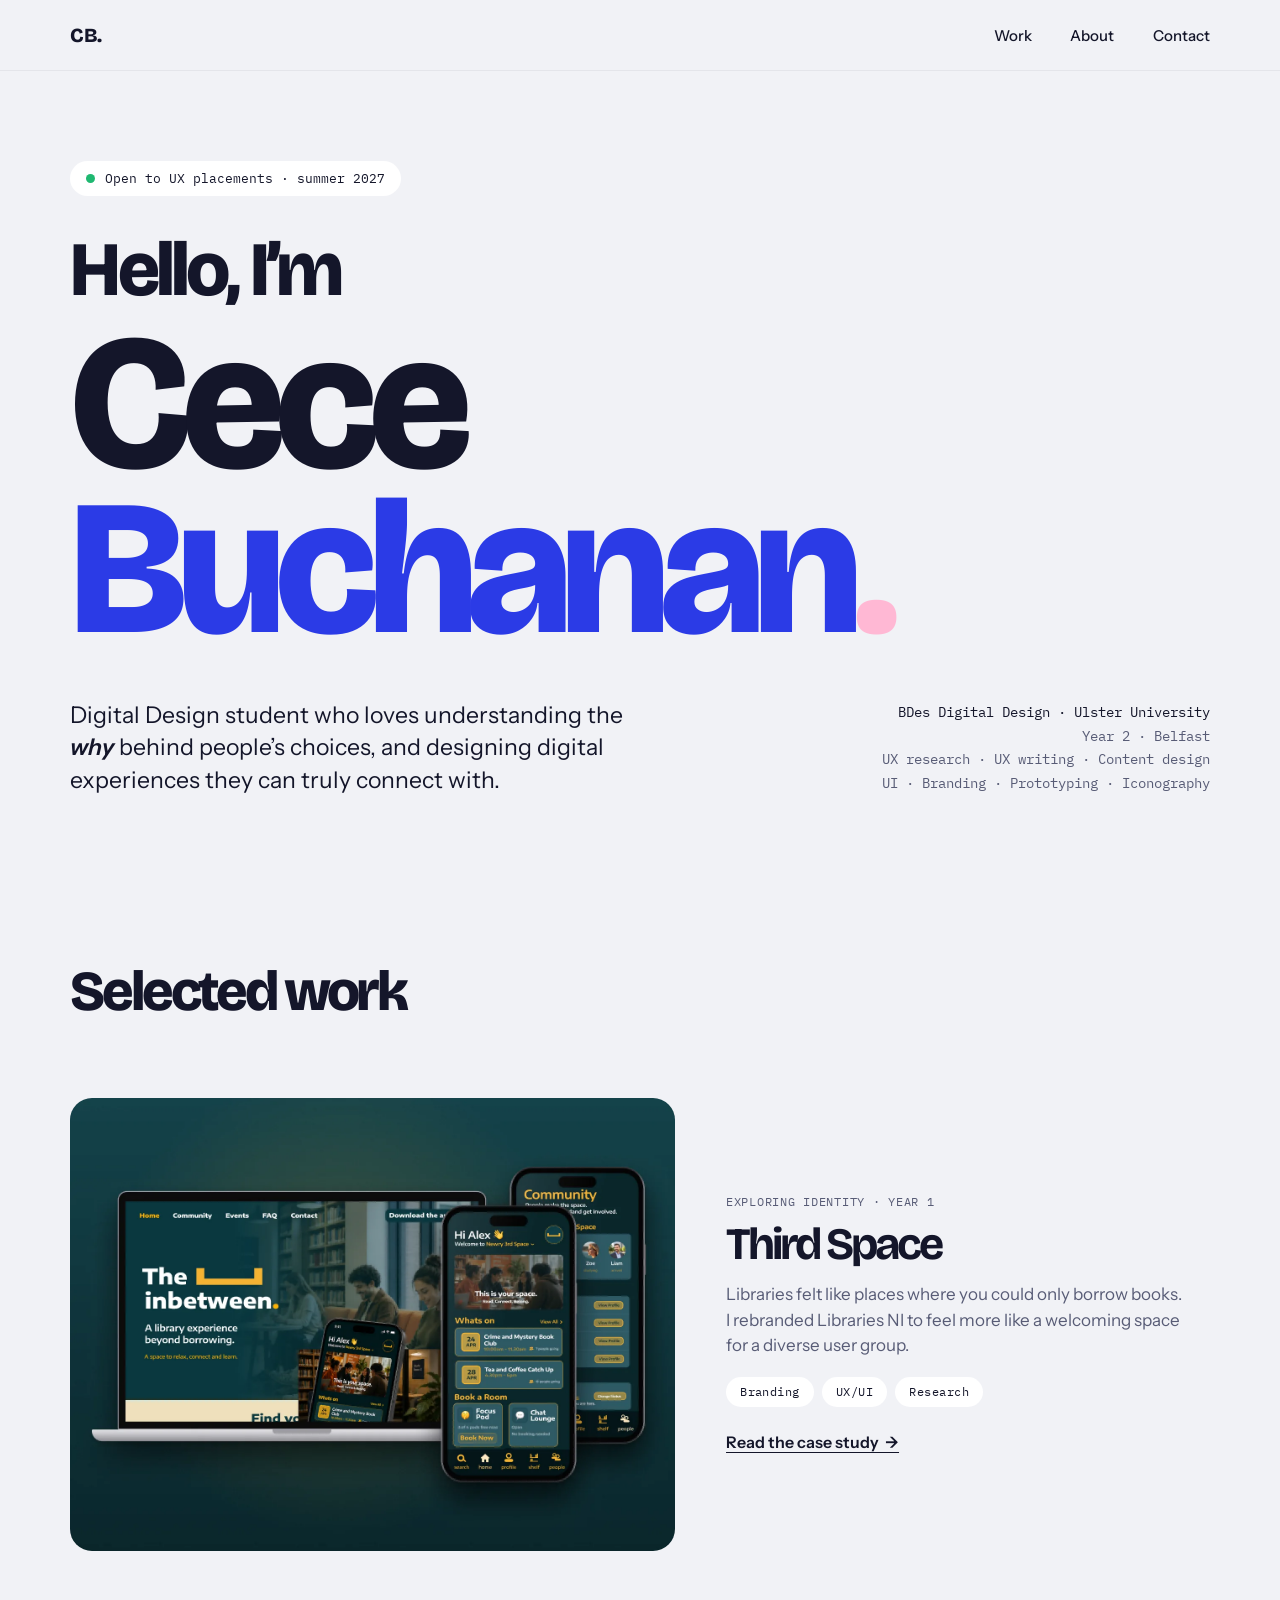
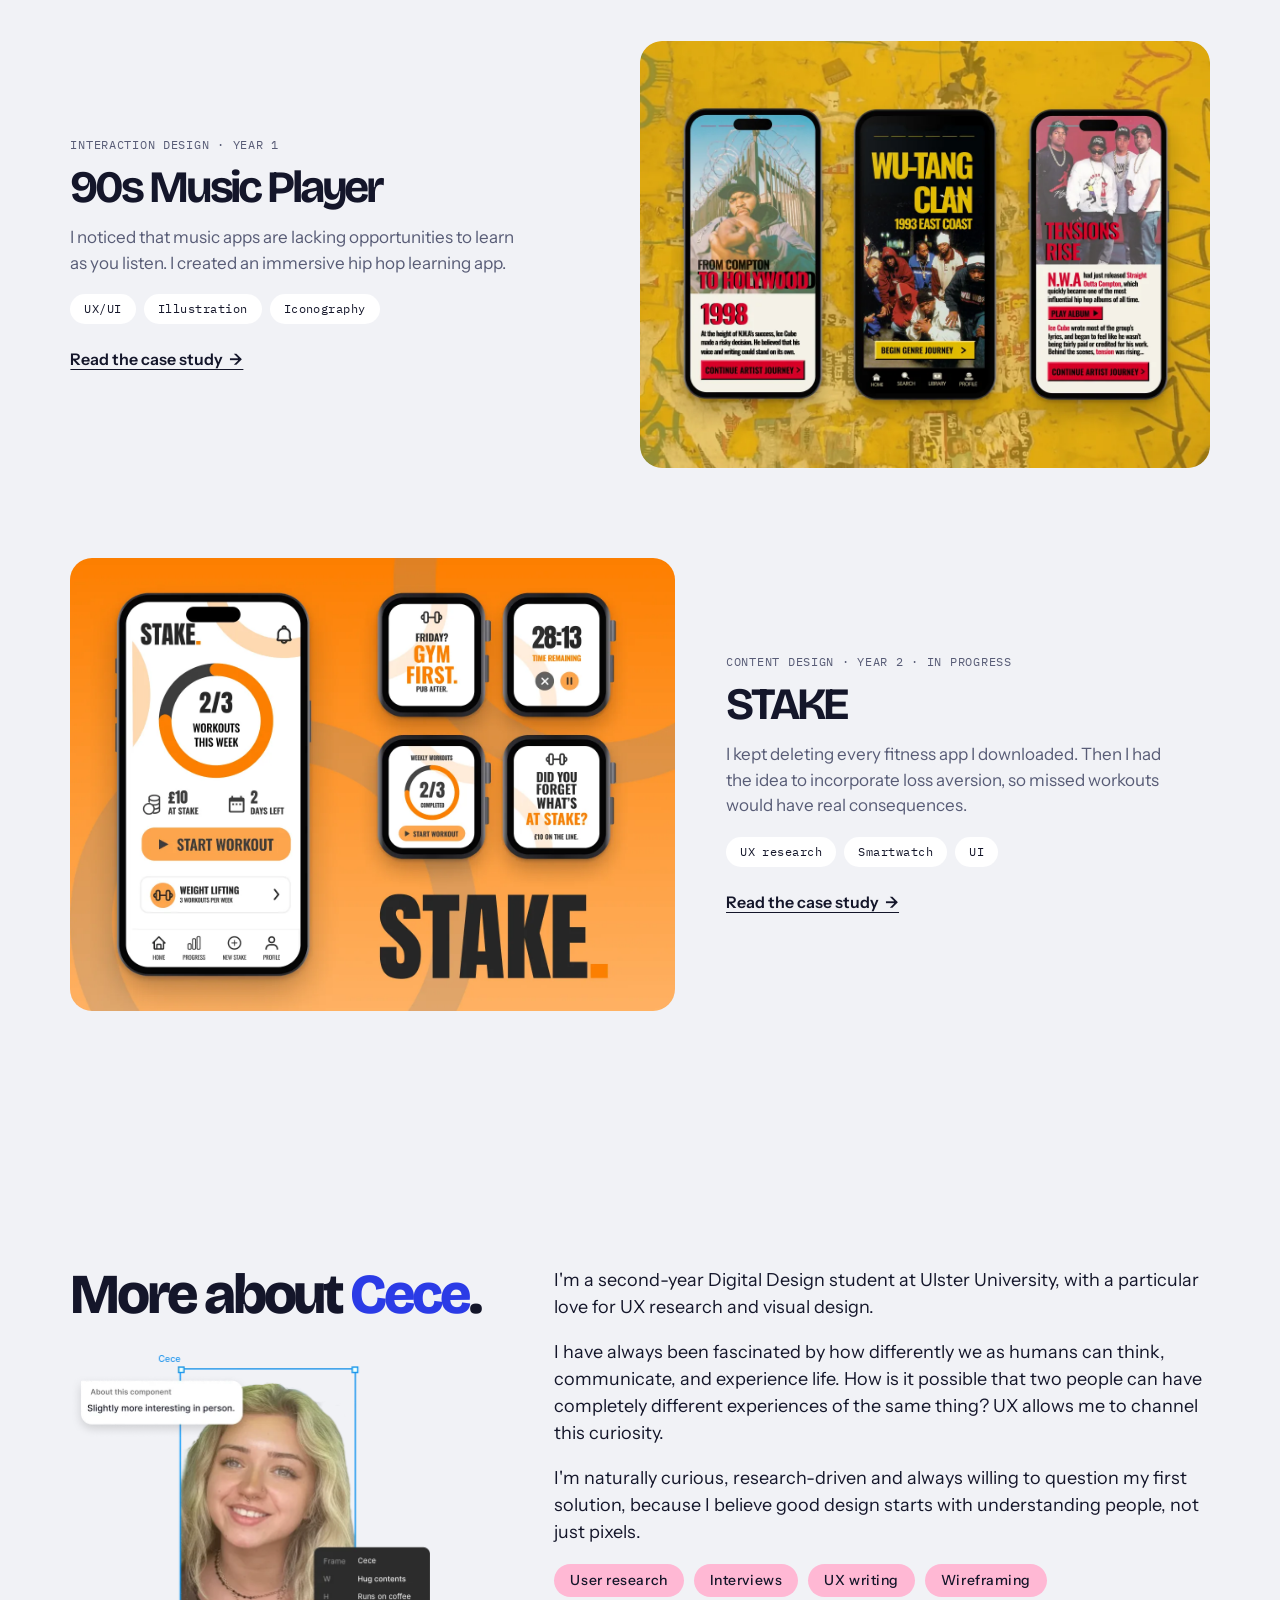
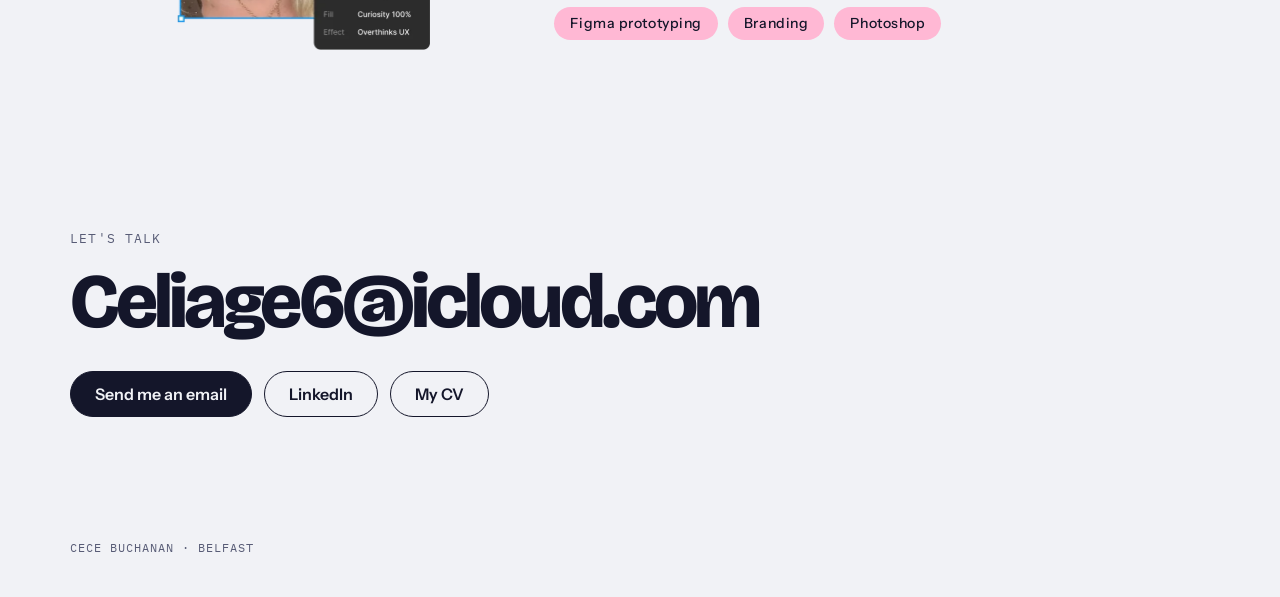
==== index.html @ 7357669c "Add portfolio site with Kyle's feedback Co-Authored-By: Claude Opus 5.5 <noreply@anthropic.com> Clau" ====
<!doctype html>
<html lang="en">
<head>
<meta charset="utf-8">
<meta name="viewport" content="width=device-width, initial-scale=1">
<title>Cece Buchanan – UX Portfolio</title>
<meta name="description" content="Cece Buchanan, Digital Design student at Ulster University. UX research, UX writing, UI and branding.">
<link rel="preconnect" href="https://fonts.googleapis.com">
<link rel="preconnect" href="https://fonts.gstatic.com" crossorigin>
<link href="https://fonts.googleapis.com/css2?family=Bricolage+Grotesque:opsz,wght@12..96,700;12..96,800&family=IBM+Plex+Mono&family=Instrument+Sans:ital,wght@0,400;0,500;0,600;0,700;1,600&display=swap" rel="stylesheet">
<link rel="stylesheet" href="styles.css">
</head>
<body>
<nav class="nav"><div class="wrap">
  <a class="logo" href="index.html">CB.</a>
  <ul><li><a href="#work">Work</a></li><li><a href="#about">About</a></li><li><a href="#contact">Contact</a></li></ul>
</div></nav>

<header class="hero-home"><div class="wrap">
  <span class="pill"><i></i>Open to UX placements · summer 2027</span>
  <p class="greet" aria-label="Hi, I'm"><span class="hi" data-words="Hi|Hello|What's the craic|What's up|Sup|What's happening">Hi</span>, I’m</p>
  <h1 class="name">Cece<br><span class="b">Buchanan</span><span class="p">.</span></h1>
  <div class="hero-foot">
    <p class="intro">Digital Design student who loves understanding the <em>why</em> behind people’s choices, and designing digital experiences they can truly connect with.</p>
    <p class="facts"><span>BDes Digital Design · Ulster University</span><span>Year 2 · Belfast</span><span>UX research · UX writing · Content design</span><span>UI · Branding · Prototyping · Iconography</span></p>
  </div>
</div></header>

<section class="work" id="work"><div class="wrap">
  <h2>Selected work</h2>

  <a class="project" href="third-space.html">
    <div class="p-img"><img src="images/home-third-space.webp" alt="Third Space library app shown on three phones" width="1440" height="1080"><span class="view">View case study →</span></div>
    <div>
      <p class="p-meta">Exploring Identity · Year 1</p>
      <h3 class="p-title">Third Space</h3>
      <p class="p-text">Libraries felt like places where you could only borrow books. I rebranded Libraries NI to feel more like a welcoming space for a diverse user group.</p>
      <div class="tags"><span class="tag">Branding</span><span class="tag">UX/UI</span><span class="tag">Research</span></div>
      <span class="read">Read the case study &nbsp;→</span>
    </div>
  </a>

  <a class="project flip" href="90s-music-player.html">
    <div class="p-img"><img src="images/home-90s.webp" alt="90s Music Player app screens" width="1200" height="900"><span class="view">View case study →</span></div>
    <div>
      <p class="p-meta">Interaction Design · Year 1</p>
      <h3 class="p-title">90s Music Player</h3>
      <p class="p-text">I noticed that music apps are lacking opportunities to learn as you listen. I created an immersive hip hop learning app.</p>
      <div class="tags"><span class="tag">UX/UI</span><span class="tag">Illustration</span><span class="tag">Iconography</span></div>
      <span class="read">Read the case study &nbsp;→</span>
    </div>
  </a>

  <a class="project" href="stake.html">
    <div class="p-img"><img src="images/home-stake.webp" alt="STAKE phone and smartwatch screens" width="1440" height="1080"><span class="view">View case study →</span></div>
    <div>
      <p class="p-meta">Content Design · Year 2 · In progress</p>
      <h3 class="p-title">STAKE</h3>
      <p class="p-text">I kept deleting every fitness app I downloaded. Then I had the idea to incorporate loss aversion, so missed workouts would have real consequences.</p>
      <div class="tags"><span class="tag">UX research</span><span class="tag">Smartwatch</span><span class="tag">UI</span></div>
      <span class="read">Read the case study &nbsp;→</span>
    </div>
  </a>
</div></section>

<section class="about" id="about"><div class="wrap">
  <div>
    <h2>More about <span>Cece</span>.</h2>
    <img class="photo" src="images/about-photo.webp" alt="Photo of Cece styled as a selected Figma component" width="722" height="598">
  </div>
  <div class="about-copy">
    <p>I'm a second-year Digital Design student at Ulster University, with a particular love for UX research and visual design.</p>
    <p>I have always been fascinated by how differently we as humans can think, communicate, and experience life. How is it possible that two people can have completely different experiences of the same thing? UX allows me to channel this curiosity.</p>
    <p>I'm naturally curious, research-driven and always willing to question my first solution, because I believe good design starts with understanding people, not just pixels.</p>
    <div class="skills"><span>User research</span><span>Interviews</span><span>UX writing</span><span>Wireframing</span><span>Figma prototyping</span><span>Branding</span><span>Photoshop</span></div>
  </div>
</div></section>

<section class="contact" id="contact"><div class="wrap">
  <span class="label">Let's talk</span>
  <a class="email" href="mailto:celiage6@icloud.com">Celiage6@icloud.com</a>
  <div class="btns">
    <a class="btn dark" href="mailto:celiage6@icloud.com">Send me an email</a>
    <a class="btn" href="https://www.linkedin.com/in/celia-buchanan-0b344717a/" target="_blank" rel="noopener">LinkedIn</a>
    <a class="btn" href="cv.pdf" target="_blank" rel="noopener">My CV</a>
  </div>
</div></section>

<footer><div class="wrap"><span>CECE BUCHANAN · BELFAST</span></div></footer>
<script src="script.js"></script>
</body>
</html>
---- styles.css ----
:root{
  --ink:#14162a; --muted:#585c76; --bg:#f1f2f6; --blue:#2b3be6; --pink:#ffb8d4; --line:#d9dbe5; --white:#fff;
  --pad:clamp(20px,5.5vw,80px); --max:1280px;
  --display:'Bricolage Grotesque',system-ui,sans-serif;
  --body:'Instrument Sans',system-ui,sans-serif;
  --mono:'IBM Plex Mono',ui-monospace,monospace;
}
*{box-sizing:border-box;margin:0;padding:0}
html{scroll-behavior:smooth;-webkit-text-size-adjust:100%}
body{background:var(--bg);color:var(--ink);font-family:var(--body);font-size:18px;line-height:1.5;overflow-x:hidden;-webkit-font-smoothing:antialiased}
img{display:block;max-width:100%;height:auto}
a{color:inherit}
.wrap{width:100%;max-width:calc(var(--max) + 2*var(--pad));margin:0 auto;padding:0 var(--pad)}
.mono{font-family:var(--mono);font-size:13px;letter-spacing:.06em;text-transform:uppercase}
.label{font-family:var(--mono);font-size:13px;letter-spacing:.06em;text-transform:uppercase;margin-bottom:14px;display:block}
.h-section{font-family:var(--display);font-weight:800;font-size:clamp(34px,4.2vw,56px);line-height:1.05;letter-spacing:-.03em}
section{position:relative}

/* nav */
.nav{position:sticky;top:0;z-index:50;background:rgba(241,242,246,.92);backdrop-filter:blur(10px);-webkit-backdrop-filter:blur(10px);border-bottom:1px solid rgba(20,22,42,.06)}
.nav .wrap{display:flex;align-items:center;justify-content:space-between;height:70px}
.logo{font-family:var(--display);font-weight:800;font-size:20px;letter-spacing:-.04em;text-decoration:none}
.nav ul{display:flex;gap:clamp(18px,3vw,40px);list-style:none}
.nav ul a{font-weight:500;font-size:15px;text-decoration:none}
.nav ul a:hover,.logo:hover{color:var(--blue)}

/* home hero */
.hero-home{padding:clamp(40px,7vw,96px) 0 clamp(48px,6vw,80px)}
.pill{display:inline-flex;align-items:center;gap:10px;background:#fff;border-radius:999px;padding:8px 16px;font-family:var(--mono);font-size:13px}
.pill i{width:9px;height:9px;border-radius:50%;background:#1fb871;display:block}
.greet{font-family:var(--display);font-weight:800;font-size:clamp(36px,6vw,88px);line-height:1;letter-spacing:-.05em;margin:clamp(20px,3vw,36px) 0 0;min-height:1em}
.greet .hi{display:inline-block;transition:opacity .25s,transform .25s}
.greet .hi.out{opacity:0;transform:translateY(-12px)}
.name{font-family:var(--display);font-weight:800;font-size:clamp(68px,15vw,216px);line-height:.86;letter-spacing:-.05em;margin:clamp(6px,1vw,12px) 0 clamp(28px,4vw,48px)}
.name .b{color:var(--blue)} .name .p{color:var(--pink)}
.hero-foot{display:flex;justify-content:space-between;align-items:flex-end;gap:32px;flex-wrap:wrap}
.intro{font-size:clamp(19px,1.8vw,24px);line-height:1.4;max-width:560px}
.intro em{font-weight:600}
.facts{font-family:var(--mono);font-size:14px;text-align:right;line-height:1.7}
.facts span{display:block;color:var(--muted)} .facts span:first-child{color:var(--ink)}

/* work */
.work{padding:clamp(40px,6vw,80px) 0}
.work h2{font-family:var(--display);font-weight:800;font-size:clamp(40px,4.4vw,64px);letter-spacing:-.06em;margin-bottom:clamp(32px,5vw,64px)}
.project{display:grid;grid-template-columns:1.25fr 1fr;gap:clamp(28px,4vw,56px);align-items:center;margin-bottom:clamp(56px,7vw,96px);text-decoration:none}
.project.flip{grid-template-columns:1fr 1.1fr}
.project.flip .p-img{order:2}
.p-img{border-radius:22px;overflow:hidden;transition:transform .35s ease;position:relative;cursor:pointer}
.p-img img{transition:transform .5s ease}
.project:hover .p-img{transform:translateY(-6px)}
.project:hover .p-img img{transform:scale(1.03)}
.p-img .view{position:absolute;right:18px;bottom:18px;background:var(--ink);color:#fff;border-radius:999px;padding:10px 18px;font-weight:600;font-size:15px;opacity:0;transform:translateY(8px);transition:opacity .25s,transform .25s}
.project:hover .p-img .view,.project:focus-visible .p-img .view{opacity:1;transform:none}
@media (hover:none){.p-img .view{opacity:1;transform:none}}
.p-meta{font-family:var(--mono);font-size:12px;letter-spacing:.06em;color:var(--muted);text-transform:uppercase;margin-bottom:10px}
.p-title{font-family:var(--display);font-weight:700;font-size:clamp(34px,3.5vw,50px);letter-spacing:-.07em;line-height:1.05;margin-bottom:14px}
.p-text{color:var(--muted);font-size:17px;max-width:460px;margin-bottom:18px}
.tags{display:flex;flex-wrap:wrap;gap:8px;margin-bottom:22px}
.tag{font-family:var(--mono);font-size:12px;letter-spacing:.04em;background:#fff;border-radius:999px;padding:6px 14px}
.read{font-weight:600;font-size:16px;text-decoration:underline;text-underline-offset:4px}
.project:hover .read{color:var(--blue)}

/* about */
.about{padding:clamp(56px,7vw,96px) 0}
.about .wrap{display:grid;grid-template-columns:420px 1fr;gap:clamp(32px,5vw,72px);align-items:start}
.about h2{font-family:var(--display);font-weight:800;font-size:clamp(44px,4.4vw,64px);letter-spacing:-.06em;line-height:1;margin-bottom:28px}
.about h2 span{color:var(--blue)}
.about .photo{max-width:360px}
.about-copy p{font-size:18px;margin-bottom:18px;max-width:720px}
.skills{display:flex;flex-wrap:wrap;gap:10px;margin-top:10px}
.skills span{background:var(--pink);border-radius:999px;padding:6px 16px;font-weight:500;font-size:14px;letter-spacing:.04em}

/* contact */
.contact{padding:clamp(56px,7vw,96px) 0}
.contact .label{color:var(--muted);letter-spacing:.08em}
.email{display:block;font-family:var(--display);font-weight:800;font-size:clamp(34px,6vw,84px);letter-spacing:-.05em;line-height:1.05;text-decoration:none;margin:6px 0 28px;word-break:break-word}
.email:hover{color:var(--blue)}
.btns{display:flex;gap:12px;flex-wrap:wrap}
.btn{display:inline-flex;align-items:center;height:46px;padding:0 24px;border-radius:999px;font-weight:600;font-size:16px;text-decoration:none;border:1.5px solid var(--ink)}
.btn.dark{background:var(--ink);color:var(--bg)}
.btn:hover{background:var(--blue);border-color:var(--blue);color:#fff}

footer{padding:32px 0 40px}
footer .wrap{font-family:var(--mono);font-size:12px;letter-spacing:.08em;color:var(--muted);display:flex;justify-content:space-between;gap:16px;flex-wrap:wrap}
footer a{text-decoration:none} footer a:hover{color:var(--blue)}

/* ===== case study ===== */
.cs-hero{padding:clamp(48px,6vw,92px) 0 clamp(48px,6vw,80px);overflow:hidden}
.cs-hero .wrap{display:grid;grid-template-columns:minmax(0,1fr) minmax(0,1.15fr);gap:clamp(24px,4vw,56px);align-items:center}
.cs-hero .label{margin-bottom:24px}
.cs-hero h1{font-family:var(--display);font-weight:800;line-height:1;letter-spacing:-.035em;margin-bottom:22px}
.cs-hero .sub{font-family:var(--display);font-weight:700;font-size:clamp(24px,2.4vw,34px);line-height:1.2;letter-spacing:-.02em;margin-bottom:18px;max-width:520px}
.cs-hero .lead{font-size:clamp(17px,1.4vw,20px);max-width:490px;opacity:.95}
.cs-hero .hero-img{justify-self:end;width:100%;max-width:880px}

.context{padding:clamp(48px,6vw,88px) 0}
.context .grid{display:grid;grid-template-columns:repeat(5,minmax(0,170px));gap:24px 18px}
.fact{border-top:2px solid var(--ink);padding-top:14px}
.fact .mono{color:var(--muted);display:block;margin-bottom:6px}
.fact b{font-weight:500;font-size:17px;display:block;line-height:1.35}

.problem{padding:clamp(24px,3vw,40px) 0 clamp(56px,6vw,80px)}
.problem .grid{display:grid;grid-template-columns:minmax(0,1fr) minmax(0,1fr);gap:clamp(32px,5vw,96px);align-items:start}
.problem h2{margin-bottom:24px}
.problem p{font-size:19px;max-width:560px}
.card{border-radius:28px;padding:clamp(28px,3.5vw,48px)}
.stat-big{font-family:var(--display);font-weight:800;font-size:clamp(88px,10vw,140px);line-height:.9;letter-spacing:-.04em;margin-bottom:16px}
.hmw-text{font-family:var(--display);font-weight:700;font-size:clamp(26px,3vw,44px);line-height:1.12;letter-spacing:-.02em}
.hmw-wide{margin-top:clamp(36px,5vw,64px)}

.did{padding:clamp(40px,5vw,72px) 0}
.did h2{margin-bottom:clamp(28px,4vw,48px);max-width:1000px}
.stats{display:grid;grid-template-columns:repeat(5,1fr);gap:16px;margin-bottom:clamp(36px,4vw,56px)}
.stat{border-radius:22px;padding:22px;border:1.5px solid;min-height:136px;display:flex;flex-direction:column;justify-content:space-between}
.stat b{font-family:var(--display);font-weight:800;font-size:clamp(40px,4vw,60px);line-height:1}
.stat span{font-weight:500;font-size:16px}

/* process tabs */
.process{display:grid;grid-template-columns:360px 1fr;gap:32px}
.tabs{display:flex;flex-direction:column;gap:12px}
.tab{display:flex;align-items:center;gap:22px;background:#fff;border:1.5px solid var(--line);border-radius:20px;height:92px;padding:0 28px;font-family:var(--display);cursor:pointer;text-align:left;color:var(--ink);transition:background .2s,transform .2s}
.tab:hover{transform:translateX(4px)}
.tab .n{font-weight:800;font-size:30px;color:#b4b7c9;width:40px}
.tab .t{font-weight:700;font-size:22px;flex:1}
.tab .arr{font-family:var(--body);font-weight:700;font-size:24px;opacity:0}
.tab[aria-selected="true"]{background:var(--tab-active);border-color:var(--tab-active);color:var(--tab-active-text)}
.tab[aria-selected="true"] .n,.tab[aria-selected="true"] .arr{color:var(--accent);opacity:1}
.panel{background:#fff;border-radius:28px;padding:clamp(28px,3.5vw,48px)}
.panel h3{font-family:var(--display);font-weight:800;font-size:clamp(26px,2.8vw,40px);letter-spacing:-.02em;line-height:1.1;margin-bottom:24px;color:var(--panel-title,var(--ink))}
.panel ul{list-style:none;display:flex;flex-direction:column;gap:16px}
.panel li{display:flex;gap:18px;font-size:18px;line-height:1.45}
.panel li::before{content:'✓';flex:0 0 30px;height:30px;border-radius:50%;background:var(--accent);color:var(--tab-active);display:flex;align-items:center;justify-content:center;font-weight:700;font-size:15px}
.panel[hidden]{display:none}
.mixtape{margin-top:clamp(36px,4vw,56px)}

/* carousel */
.app{padding:clamp(56px,7vw,96px) 0;color:var(--app-text)}
.app .h-section{margin-bottom:clamp(24px,4vw,48px)}
.carousel{display:grid;grid-template-columns:minmax(0,440px) minmax(0,1fr);gap:clamp(24px,4vw,64px);align-items:center;min-height:620px}
.c-text .mono{color:var(--accent);display:block;margin-bottom:18px}
.c-text h3{font-family:var(--display);font-weight:800;font-size:clamp(32px,3.4vw,48px);line-height:1.05;letter-spacing:-.02em;margin-bottom:22px}
.c-text p{font-size:19px;opacity:.95;min-height:120px}
.c-ctrl{display:flex;align-items:center;gap:16px;margin-top:40px}
.c-btn{width:68px;height:68px;border-radius:50%;border:0;background:var(--accent);color:var(--app-bg);font-size:26px;font-weight:700;cursor:pointer;transition:transform .15s,filter .15s}
.c-btn:hover{transform:scale(1.06)} .c-btn:active{transform:scale(.96)}
.c-btn.next{filter:brightness(.88)}
.dots{display:flex;gap:8px;margin-left:28px;align-items:center}
.dot{width:10px;height:10px;border-radius:999px;border:0;background:var(--app-text);opacity:.35;cursor:pointer;transition:width .25s,opacity .25s,background .25s;padding:0}
.dot.on{width:28px;background:var(--accent);opacity:1}
.c-stage{position:relative;display:grid;place-items:center;touch-action:pan-y}
.c-stage img{grid-area:1/1;width:100%;max-width:680px;opacity:0;transform:translateX(24px);transition:opacity .45s ease,transform .45s ease;pointer-events:none}
.c-stage img.on{opacity:1;transform:none}
.fade{transition:opacity .25s} .fade.out{opacity:0}

/* landing page */
.landing{padding:clamp(56px,7vw,96px) 0}
.landing .top{display:grid;grid-template-columns:1fr 1fr;gap:clamp(24px,4vw,64px);align-items:start;margin-bottom:clamp(32px,4vw,56px)}
.landing .top p{font-size:19px;max-width:470px;padding-top:8px}
.lp{display:grid;grid-template-columns:minmax(0,1fr) 180px;gap:40px;align-items:start}
.browser{background:#fff;border-radius:22px;overflow:hidden;box-shadow:0 30px 60px -30px rgba(20,22,42,.35)}
.bar{height:56px;display:flex;align-items:center;gap:9px;padding:0 22px;position:relative}
.bar i{width:13px;height:13px;border-radius:50%;background:#e2e3ea;display:block}
.bar .url{position:absolute;left:50%;transform:translateX(-50%);background:var(--bg);border-radius:8px;height:30px;padding:0 18px;display:flex;align-items:center;font-family:var(--mono);font-size:12px;color:var(--muted);white-space:nowrap}
.viewport{height:min(644px,70vh);overflow-y:auto;background:#ecdab4;overscroll-behavior:contain}
.scroll-hint{font-family:var(--mono);font-size:12px;color:var(--muted);margin-top:12px}
.notes{display:flex;flex-direction:column;gap:40px;padding-top:80px}
.note b{font-family:var(--display);font-weight:800;font-size:28px;color:#f4b332;display:block}
.note .mono{display:block;margin:4px 0}
.note span:last-child{font-size:15px;color:var(--muted);line-height:1.4;display:block}

/* how I work */
.how{padding:clamp(48px,6vw,88px) 0}
.how h2{margin-bottom:clamp(28px,4vw,56px);max-width:820px}
.how .grid{display:grid;grid-template-columns:1fr 1fr;gap:16px}
.how .card{min-height:300px}
.how .num{font-family:var(--display);font-weight:800;font-size:22px;display:block;margin-bottom:12px}
.how h3{font-family:var(--display);font-weight:800;font-size:clamp(26px,2.5vw,36px);line-height:1.1;letter-spacing:-.02em;margin-bottom:16px}
.how p{font-size:18px}
.light{background:#fff;border:1.5px solid var(--line)}

/* moments (STAKE) */
.moments{padding:clamp(40px,5vw,72px) 0}
.moments .intro-p{font-size:19px;max-width:640px;margin:18px 0 clamp(32px,4vw,56px)}
.moments .grid{display:grid;grid-template-columns:repeat(3,1fr);gap:24px;align-items:stretch}
.moment{display:flex;flex-direction:column;gap:14px}
.moment .num{font-family:var(--display);font-weight:800;font-size:40px;line-height:1}
.moment h3{font-family:var(--display);font-weight:700;font-size:26px;line-height:1.15}
.moment p{font-size:18px;flex:1}
.toggle{position:relative;border:0;padding:0;background:none;cursor:pointer;border-radius:20px;overflow:hidden;width:100%;display:block;margin-top:8px}
.toggle img{width:100%;display:block}
.toggle img+img{position:absolute;inset:0;opacity:0;transition:opacity .35s}
.toggle.on img+img{opacity:1}
.toggle .tpill{position:absolute;top:14px;left:14px;background:#fff;color:var(--ink);border-radius:999px;padding:6px 12px;font-family:var(--mono);font-size:12px;letter-spacing:.06em;z-index:2}

/* outcome */
.outcome{padding:clamp(24px,3vw,40px) 0 clamp(48px,5vw,72px)}
.outcome .grid{display:grid;grid-template-columns:1fr 1fr;gap:24px}
.outcome .card{min-height:240px}
.outcome .mono{display:block;margin-bottom:14px}
.outcome p{font-size:19px}

/* next */
.next{padding:clamp(24px,3vw,40px) 0 clamp(48px,6vw,80px)}
.notion{display:flex;justify-content:space-between;align-items:center;gap:16px;border:1.5px solid var(--line);border-radius:18px;padding:26px 36px;margin-bottom:24px;flex-wrap:wrap}
.notion p{font-weight:500;font-size:19px}
.notion a{color:var(--blue);font-weight:600;font-size:17px;text-decoration:none;white-space:nowrap}
.notion a:hover{text-decoration:underline}
.next-card{display:flex;justify-content:space-between;align-items:center;border-radius:22px;padding:clamp(28px,3.5vw,44px) clamp(28px,3.5vw,44px);text-decoration:none;min-height:189px;transition:transform .3s}
.next-card:hover{transform:translateY(-4px)}
.next-card .mono{display:block;margin-bottom:6px}
.next-card b{font-family:var(--display);font-weight:800;font-size:clamp(36px,4.2vw,60px);letter-spacing:-.03em;line-height:1}
.next-card .arrow{font-family:var(--display);font-weight:800;font-size:clamp(36px,4.2vw,60px);transition:transform .3s}
.next-card:hover .arrow{transform:translateX(8px)}

/* ===== responsive ===== */
@media (max-width:1100px){
  .process{grid-template-columns:1fr}
  .tabs{flex-direction:row;overflow-x:auto;gap:8px;padding-bottom:4px;scrollbar-width:none}
  .tabs::-webkit-scrollbar{display:none}
  .tab{height:64px;flex:0 0 auto;padding:0 18px;gap:12px;border-radius:16px}
  .tab .n{font-size:22px;width:auto} .tab .t{font-size:17px} .tab .arr{display:none}
  .lp{grid-template-columns:1fr}
  .notes{flex-direction:row;padding-top:0;gap:24px;flex-wrap:wrap}
  .notes .note{flex:1 1 160px}
  .stats{grid-template-columns:repeat(3,1fr)}
}
@media (max-width:860px){
  body{font-size:17px}
  .nav .wrap{height:60px}
  .facts{text-align:left}
  .project,.project.flip{grid-template-columns:1fr;gap:22px;margin-bottom:56px}
  .project.flip .p-img{order:0}
  .about .wrap{grid-template-columns:1fr}
  .cs-hero .wrap{grid-template-columns:1fr}
  .cs-hero .hero-img{justify-self:center}
  .context .grid{grid-template-columns:repeat(2,minmax(0,1fr))}
  .problem .grid,.landing .top,.how .grid,.outcome .grid,.moments .grid{grid-template-columns:1fr}
  .carousel{grid-template-columns:1fr;min-height:0;gap:8px}
  .c-stage{order:-1}
  .c-text p{min-height:0}
  .c-ctrl{margin-top:28px}
  .c-btn{width:56px;height:56px;font-size:22px}
  .dots{margin-left:12px}
  .stats{grid-template-columns:repeat(2,1fr)}
  .stats .stat:last-child{grid-column:span 2}
  .stat{min-height:112px}
  .notion{padding:22px 24px}
  .how .card{min-height:0}
}

/* fixes */
.problem .hmw-text{font-family:var(--display);font-weight:700;font-size:clamp(26px,3vw,44px);line-height:1.12;letter-spacing:-.02em;max-width:none}
.c-btn{flex:none;padding:0;aspect-ratio:1/1;display:grid;place-items:center;line-height:1}
.app{overflow:hidden}
@media (prefers-reduced-motion:reduce){.greet .hi,.p-img,.p-img img,.p-img .view{transition:none}}
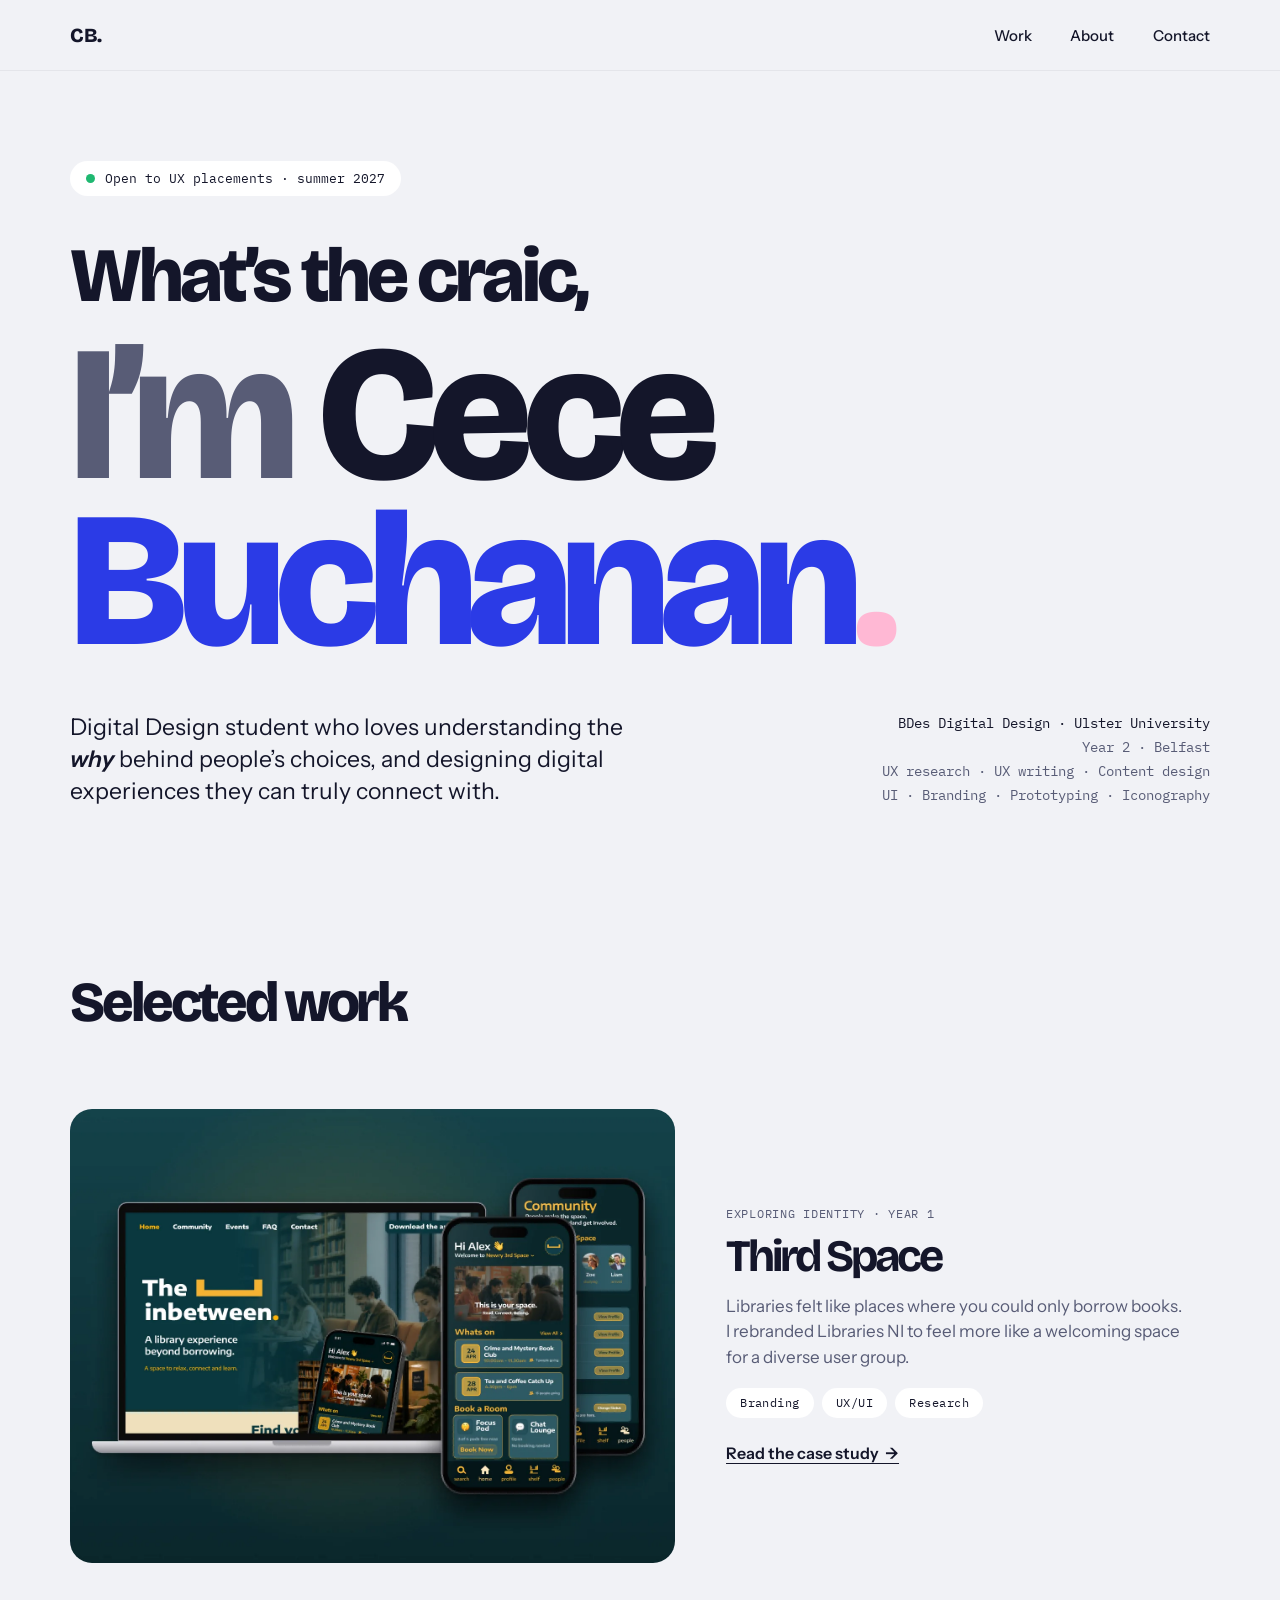
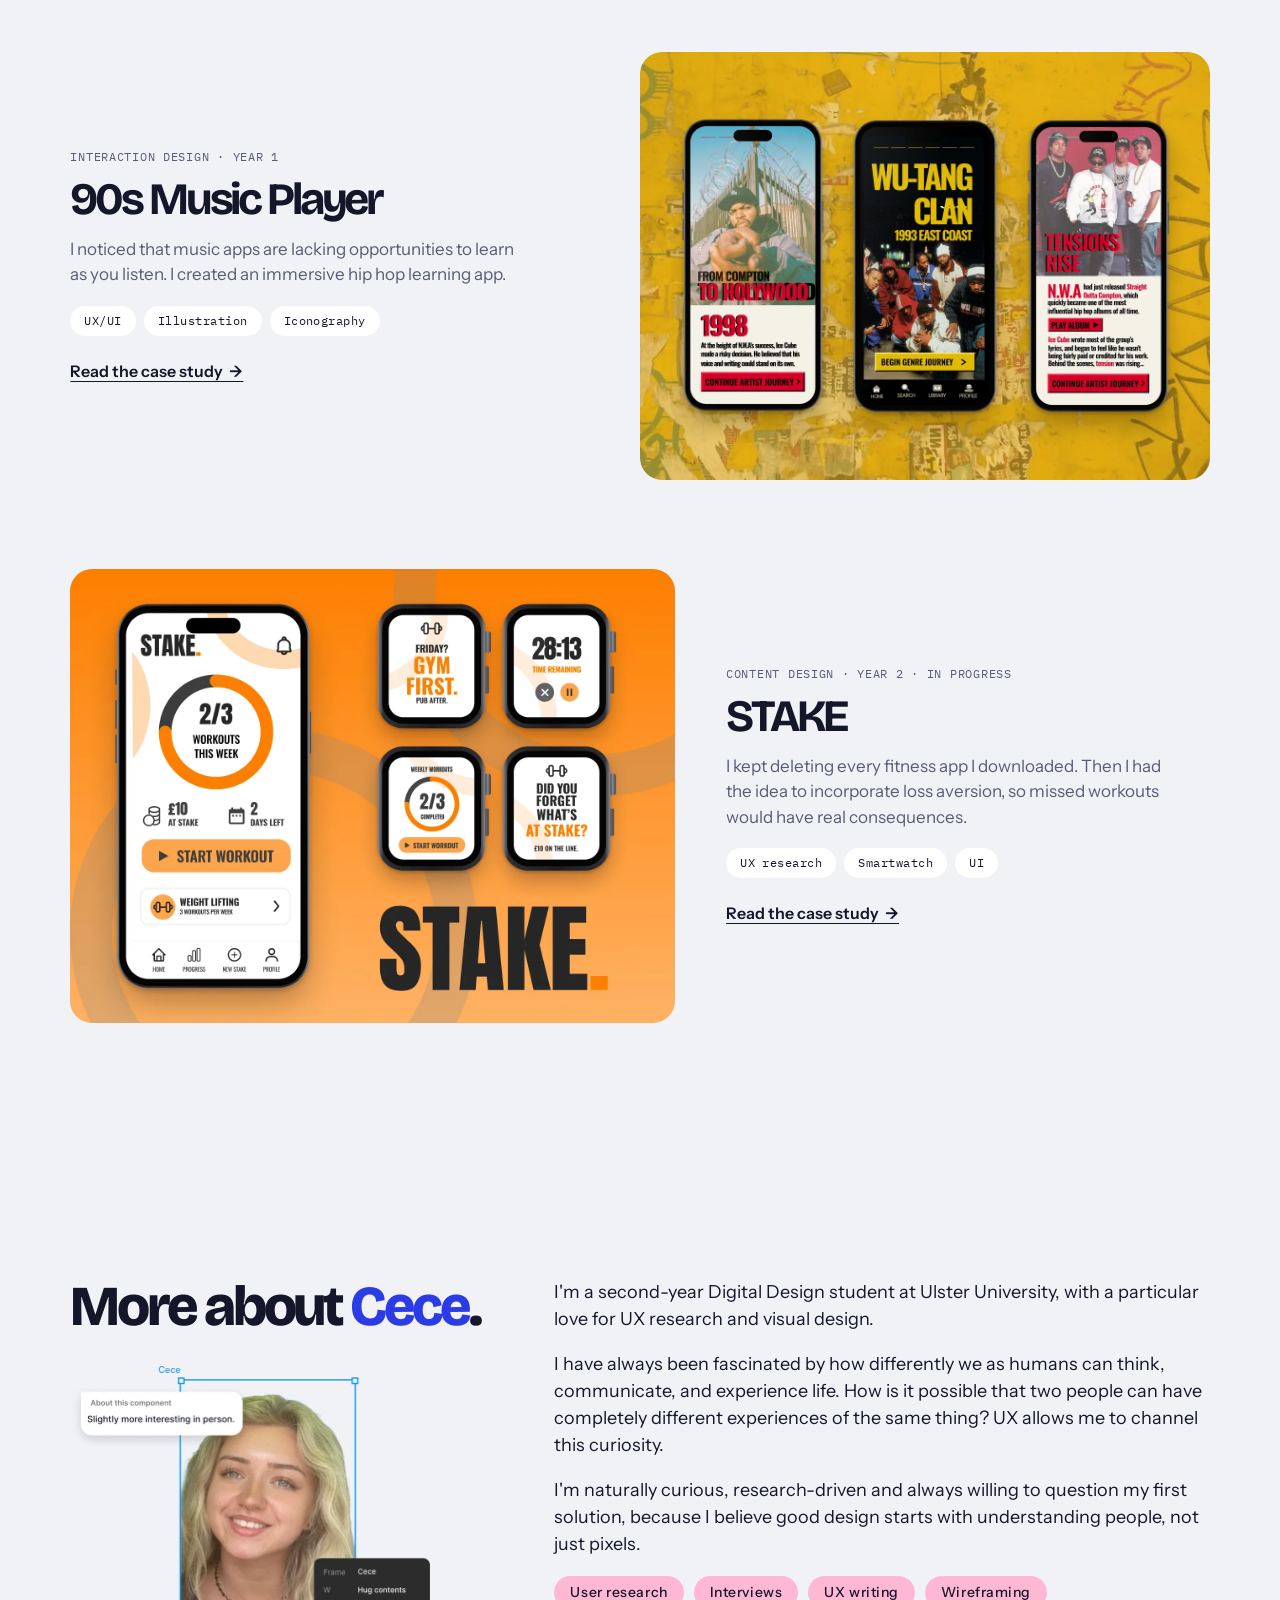
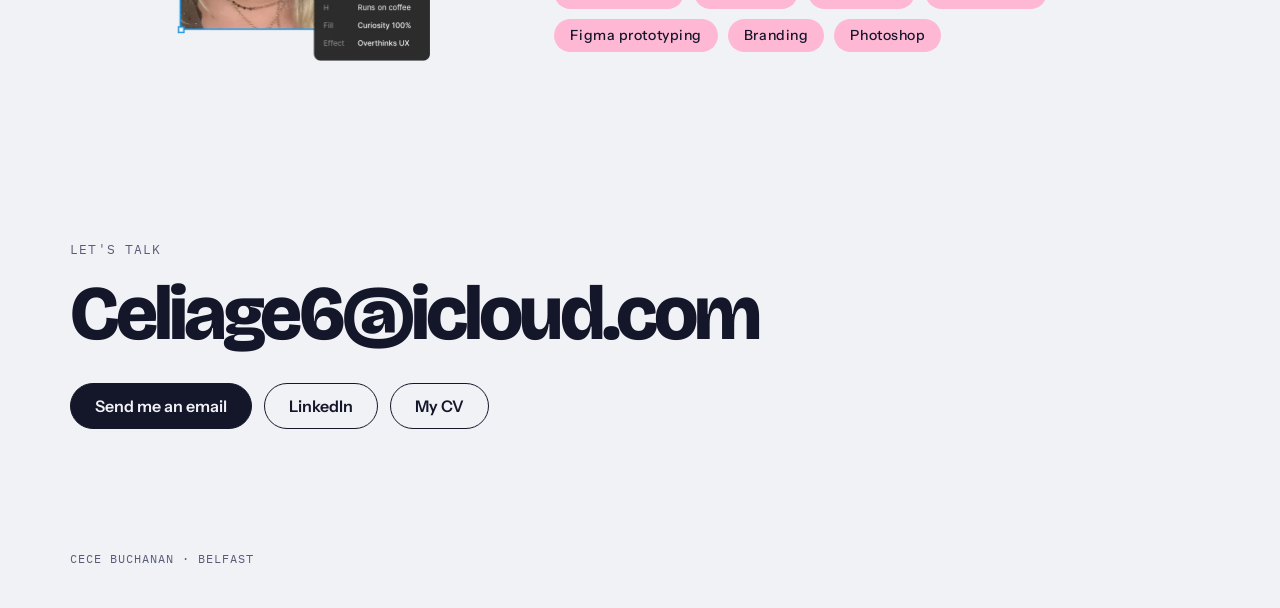
==== commit 6ed1f7a9: "Scrolling greeting ticker so I'm stays still Co-Authored-By: Claude Opus 5.5 <noreply@anthropic.com>" ====
--- a/index.html
+++ b/index.html
@@ -18,8 +18,8 @@
 
 <header class="hero-home"><div class="wrap">
   <span class="pill"><i></i>Open to UX placements · summer 2027</span>
-  <p class="greet" aria-label="Hi, I'm"><span class="hi" data-words="Hi|Hello|What's the craic|What's up|Sup|What's happening">Hi</span>, I’m</p>
-  <h1 class="name">Cece<br><span class="b">Buchanan</span><span class="p">.</span></h1>
+  <p class="greet"><span class="ticker" aria-hidden="true"><span class="ticker-list"><span>Hi,</span><span>Hello,</span><span>What’s the craic,</span><span>What’s up,</span><span>Sup,</span><span>What’s happening,</span><span>Hi,</span></span></span><span class="sr-only">Hi,</span></p>
+  <h1 class="name"><span class="im">I’m </span>Cece<br><span class="b">Buchanan</span><span class="p">.</span></h1>
   <div class="hero-foot">
     <p class="intro">Digital Design student who loves understanding the <em>why</em> behind people’s choices, and designing digital experiences they can truly connect with.</p>
     <p class="facts"><span>BDes Digital Design · Ulster University</span><span>Year 2 · Belfast</span><span>UX research · UX writing · Content design</span><span>UI · Branding · Prototyping · Iconography</span></p>
--- a/styles.css
+++ b/styles.css
@@ -29,8 +29,12 @@
 .pill{display:inline-flex;align-items:center;gap:10px;background:#fff;border-radius:999px;padding:8px 16px;font-family:var(--mono);font-size:13px}
 .pill i{width:9px;height:9px;border-radius:50%;background:#1fb871;display:block}
 .greet{font-family:var(--display);font-weight:800;font-size:clamp(36px,6vw,88px);line-height:1;letter-spacing:-.05em;margin:clamp(20px,3vw,36px) 0 0;min-height:1em}
-.greet .hi{display:inline-block;transition:opacity .25s,transform .25s}
-.greet .hi.out{opacity:0;transform:translateY(-12px)}
+.ticker{display:block;height:1.15em;line-height:1.15;overflow:hidden}
+.ticker-list{display:block;transition:transform .6s cubic-bezier(.65,0,.35,1)}
+.ticker-list span{display:block;height:1.15em}
+.ticker-list.no-anim{transition:none}
+.name .im{color:var(--muted)}
+.sr-only{position:absolute;width:1px;height:1px;overflow:hidden;clip:rect(0 0 0 0);white-space:nowrap}
 .name{font-family:var(--display);font-weight:800;font-size:clamp(68px,15vw,216px);line-height:.86;letter-spacing:-.05em;margin:clamp(6px,1vw,12px) 0 clamp(28px,4vw,48px)}
 .name .b{color:var(--blue)} .name .p{color:var(--pink)}
 .hero-foot{display:flex;justify-content:space-between;align-items:flex-end;gap:32px;flex-wrap:wrap}
@@ -252,4 +256,4 @@
 .problem .hmw-text{font-family:var(--display);font-weight:700;font-size:clamp(26px,3vw,44px);line-height:1.12;letter-spacing:-.02em;max-width:none}
 .c-btn{flex:none;padding:0;aspect-ratio:1/1;display:grid;place-items:center;line-height:1}
 .app{overflow:hidden}
-@media (prefers-reduced-motion:reduce){.greet .hi,.p-img,.p-img img,.p-img .view{transition:none}}
+@media (prefers-reduced-motion:reduce){.ticker-list,.p-img,.p-img img,.p-img .view{transition:none}}
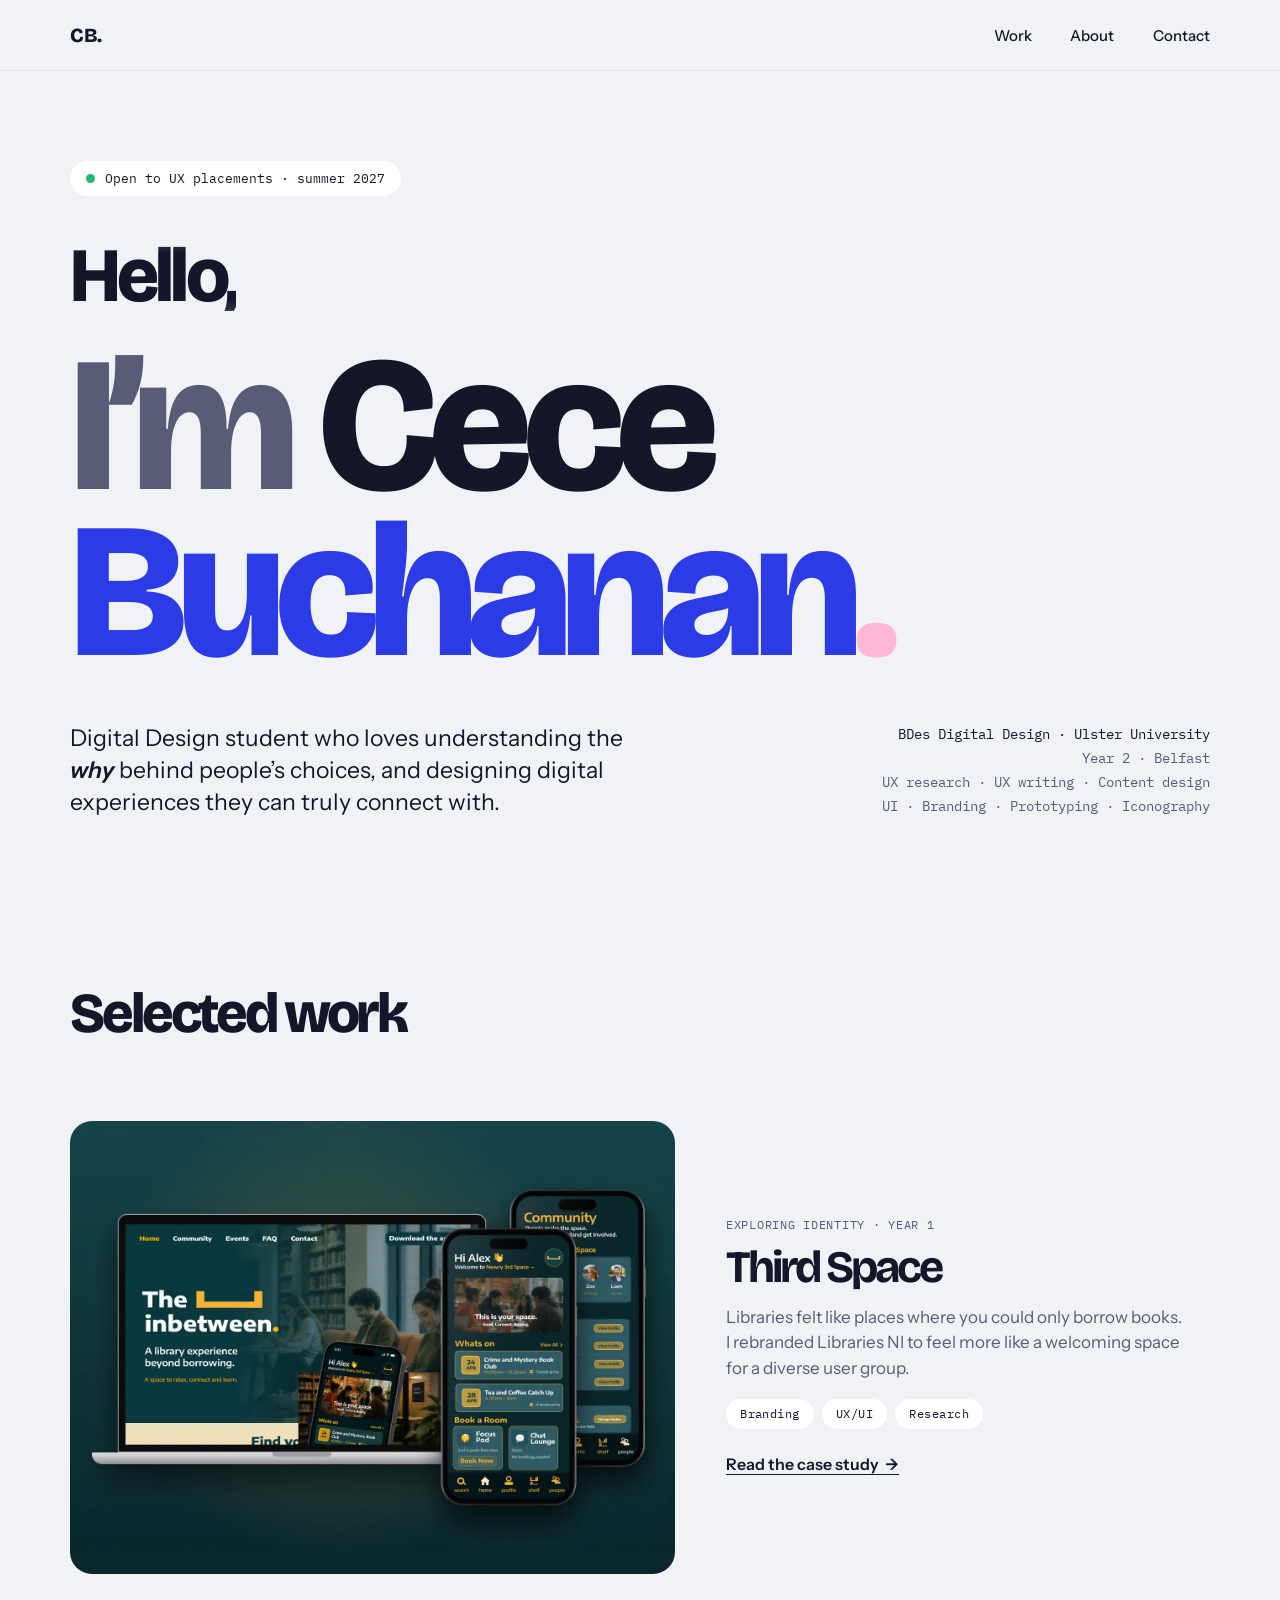
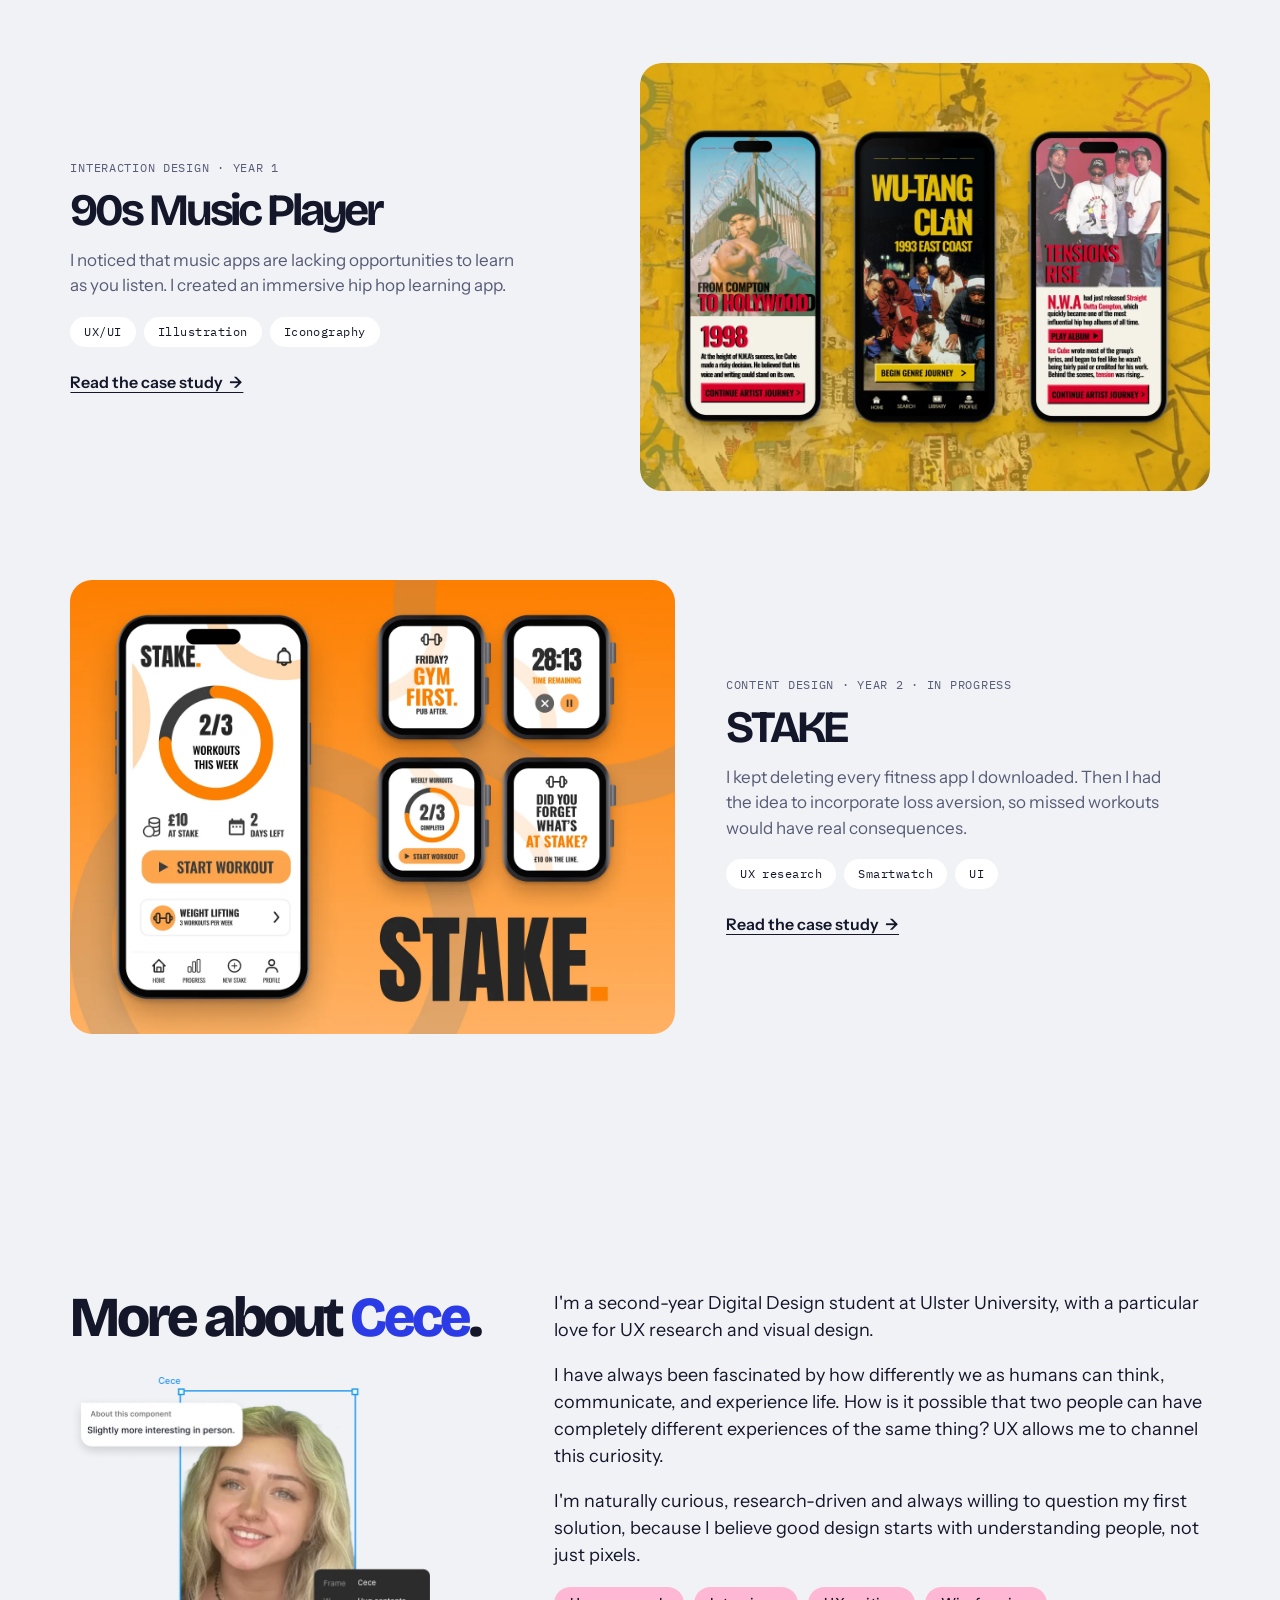
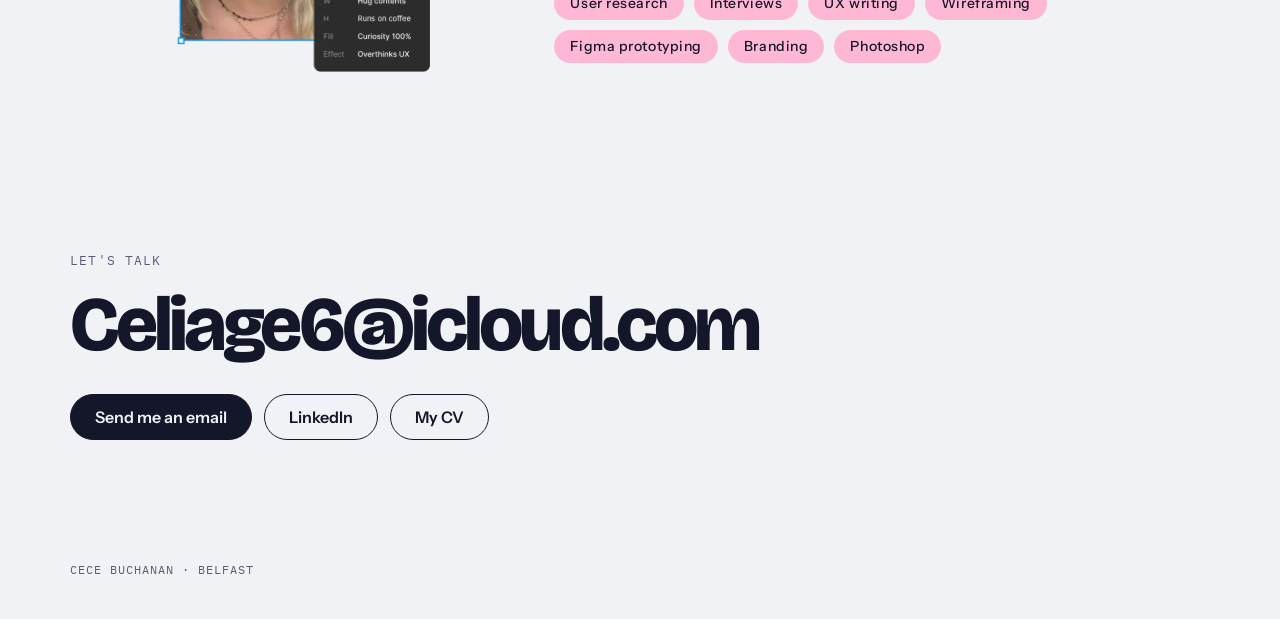
==== commit 1f8df4b0: "Clock-style rolling greeting with shine Co-Authored-By: Claude Opus 5.5 <noreply@anthropic.com> Clau" ====
--- a/index.html
+++ b/index.html
@@ -18,7 +18,7 @@
 
 <header class="hero-home"><div class="wrap">
   <span class="pill"><i></i>Open to UX placements · summer 2027</span>
-  <p class="greet"><span class="ticker" aria-hidden="true"><span class="ticker-list"><span>Hi,</span><span>Hello,</span><span>What’s the craic,</span><span>What’s up,</span><span>Sup,</span><span>What’s happening,</span><span>Hi,</span></span></span><span class="sr-only">Hi,</span></p>
+  <p class="greet"><span class="wheel" data-words="Hi,|Hello,|What’s the craic,|What’s up,|Sup,|What’s happening," aria-hidden="true"></span><span class="sr-only">Hi,</span></p>
   <h1 class="name"><span class="im">I’m </span>Cece<br><span class="b">Buchanan</span><span class="p">.</span></h1>
   <div class="hero-foot">
     <p class="intro">Digital Design student who loves understanding the <em>why</em> behind people’s choices, and designing digital experiences they can truly connect with.</p>
--- a/styles.css
+++ b/styles.css
@@ -29,10 +29,12 @@
 .pill{display:inline-flex;align-items:center;gap:10px;background:#fff;border-radius:999px;padding:8px 16px;font-family:var(--mono);font-size:13px}
 .pill i{width:9px;height:9px;border-radius:50%;background:#1fb871;display:block}
 .greet{font-family:var(--display);font-weight:800;font-size:clamp(36px,6vw,88px);line-height:1;letter-spacing:-.05em;margin:clamp(20px,3vw,36px) 0 0;min-height:1em}
-.ticker{display:block;height:1.15em;line-height:1.15;overflow:hidden}
-.ticker-list{display:block;transition:transform .6s cubic-bezier(.65,0,.35,1)}
-.ticker-list span{display:block;height:1.15em}
-.ticker-list.no-anim{transition:none}
+.greet{position:relative;margin-bottom:.3em}
+.wheel{display:block;position:relative;height:1.15em;perspective:700px;perspective-origin:30% 50%;-webkit-mask-image:linear-gradient(to bottom,transparent 0,#000 38%,#000 62%,transparent 100%);mask-image:linear-gradient(to bottom,transparent 0,#000 38%,#000 62%,transparent 100%);height:2.6em;margin:-.72em 0 -.73em}
+.wheel .w{position:absolute;left:0;top:50%;height:1.15em;line-height:1.15;margin-top:-.575em;white-space:nowrap;transform-origin:50% 50% -1.1em;backface-visibility:hidden;transition:transform .9s cubic-bezier(.22,1.2,.36,1),opacity .9s ease,filter .9s ease;will-change:transform}
+.wheel .w.jump{transition:none}
+.wheel .w.on{background:linear-gradient(110deg,var(--ink) 0 38%,#7d86ff 46%,#ffb8d4 50%,#7d86ff 54%,var(--ink) 62% 100%);background-size:260% 100%;background-position:100% 0;-webkit-background-clip:text;background-clip:text;color:transparent;animation:shine 1.6s .55s ease-out both}
+@keyframes shine{from{background-position:100% 0}to{background-position:-60% 0}}
 .name .im{color:var(--muted)}
 .sr-only{position:absolute;width:1px;height:1px;overflow:hidden;clip:rect(0 0 0 0);white-space:nowrap}
 .name{font-family:var(--display);font-weight:800;font-size:clamp(68px,15vw,216px);line-height:.86;letter-spacing:-.05em;margin:clamp(6px,1vw,12px) 0 clamp(28px,4vw,48px)}
@@ -256,4 +258,4 @@
 .problem .hmw-text{font-family:var(--display);font-weight:700;font-size:clamp(26px,3vw,44px);line-height:1.12;letter-spacing:-.02em;max-width:none}
 .c-btn{flex:none;padding:0;aspect-ratio:1/1;display:grid;place-items:center;line-height:1}
 .app{overflow:hidden}
-@media (prefers-reduced-motion:reduce){.ticker-list,.p-img,.p-img img,.p-img .view{transition:none}}
+@media (prefers-reduced-motion:reduce){.wheel .w,.p-img,.p-img img,.p-img .view{transition:none}}
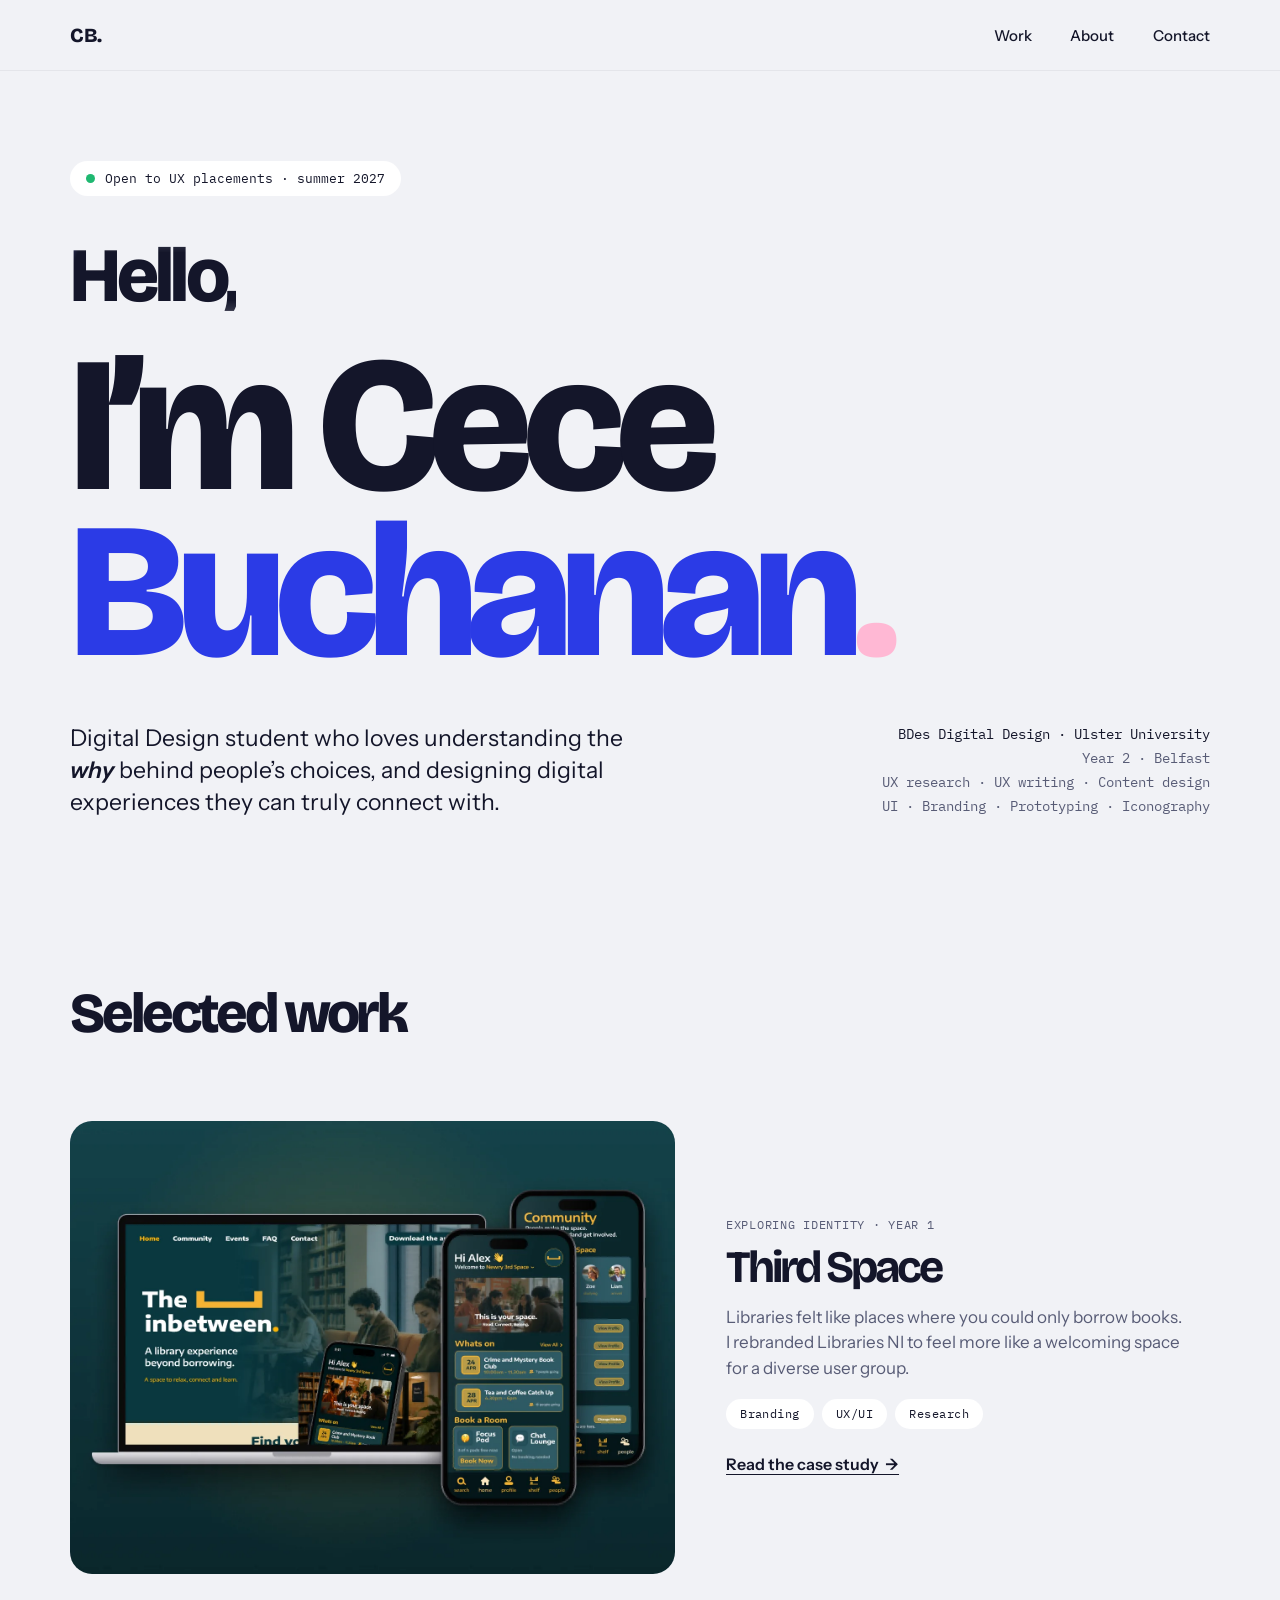
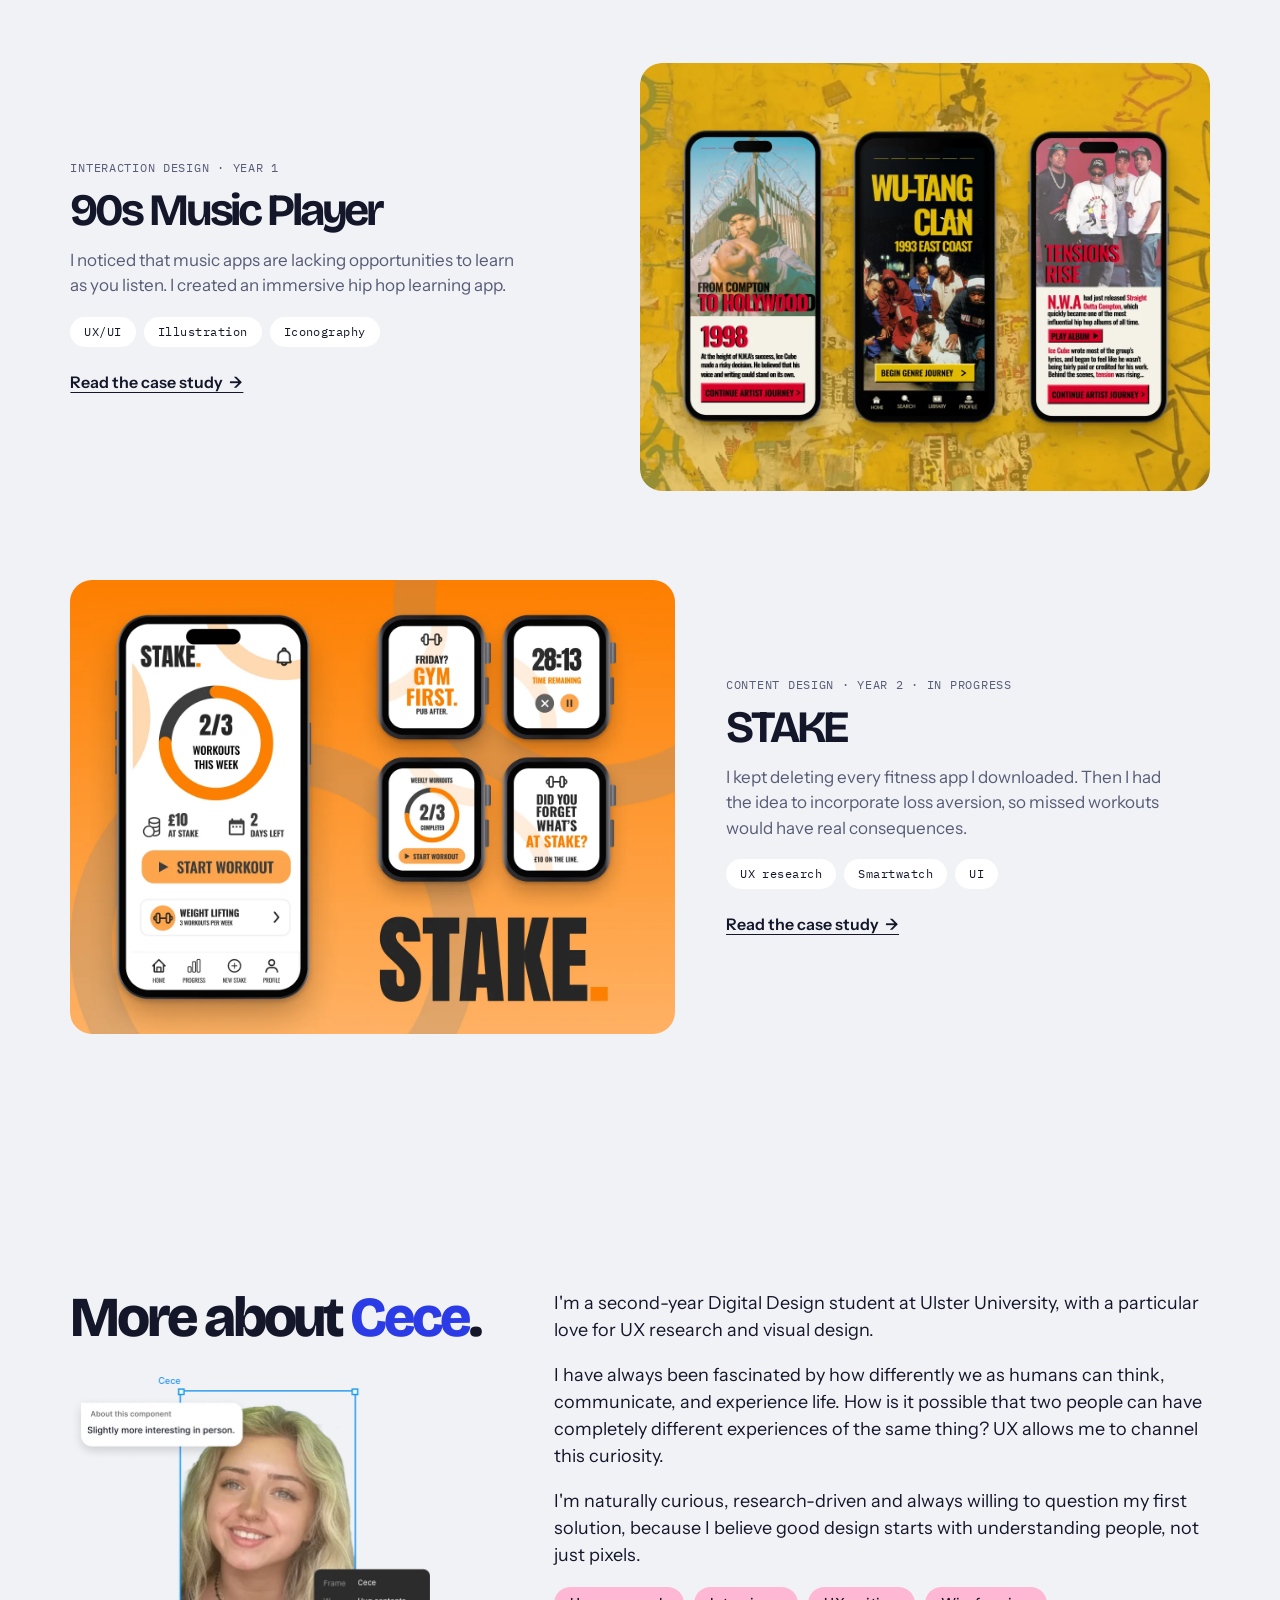
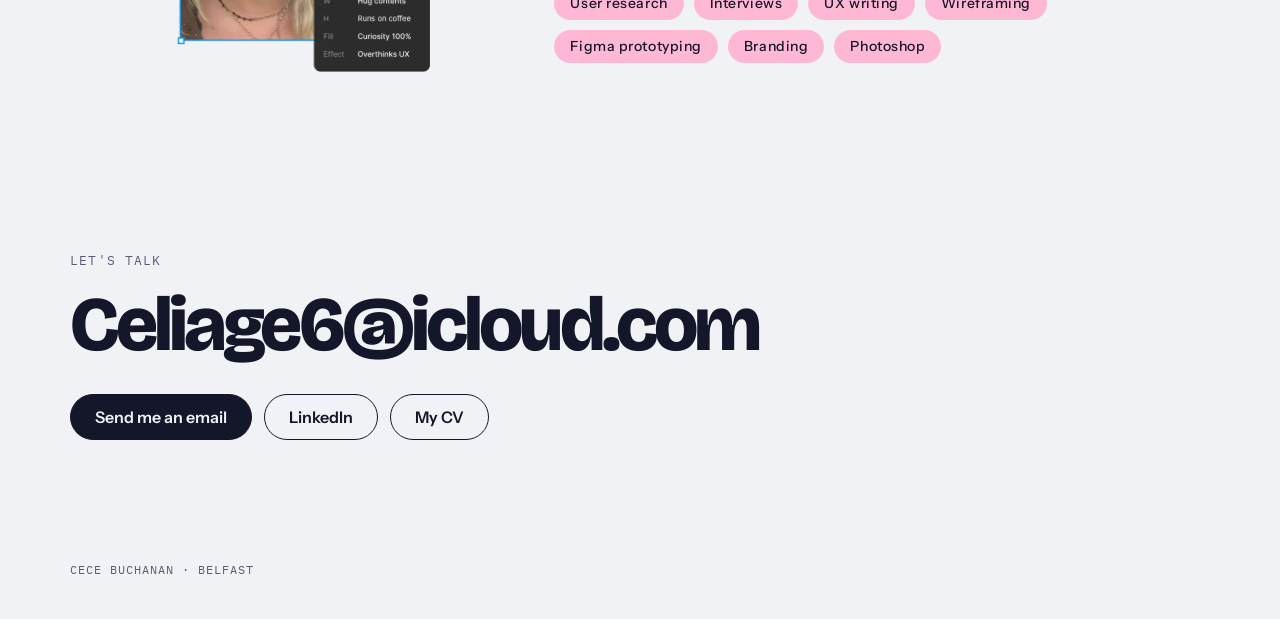
==== commit 2989ad44: "I'm in the same colour as Cece Co-Authored-By: Claude Opus 5.5 <noreply@anthropic.com> Claude-Sessio" ====
--- a/index.html
+++ b/index.html
@@ -8,7 +8,7 @@
 <link rel="preconnect" href="https://fonts.googleapis.com">
 <link rel="preconnect" href="https://fonts.gstatic.com" crossorigin>
 <link href="https://fonts.googleapis.com/css2?family=Bricolage+Grotesque:opsz,wght@12..96,700;12..96,800&family=IBM+Plex+Mono&family=Instrument+Sans:ital,wght@0,400;0,500;0,600;0,700;1,600&display=swap" rel="stylesheet">
-<link rel="stylesheet" href="styles.css">
+<link rel="stylesheet" href="styles.css?v=1794676693">
 </head>
 <body>
 <nav class="nav"><div class="wrap">
@@ -87,6 +87,6 @@
 </div></section>
 
 <footer><div class="wrap"><span>CECE BUCHANAN · BELFAST</span></div></footer>
-<script src="script.js"></script>
+<script src="script.js?v=1794676693"></script>
 </body>
 </html>
--- a/styles.css
+++ b/styles.css
@@ -35,7 +35,7 @@
 .wheel .w.jump{transition:none}
 .wheel .w.on{background:linear-gradient(110deg,var(--ink) 0 38%,#7d86ff 46%,#ffb8d4 50%,#7d86ff 54%,var(--ink) 62% 100%);background-size:260% 100%;background-position:100% 0;-webkit-background-clip:text;background-clip:text;color:transparent;animation:shine 1.6s .55s ease-out both}
 @keyframes shine{from{background-position:100% 0}to{background-position:-60% 0}}
-.name .im{color:var(--muted)}
+.name .im{color:var(--ink)}
 .sr-only{position:absolute;width:1px;height:1px;overflow:hidden;clip:rect(0 0 0 0);white-space:nowrap}
 .name{font-family:var(--display);font-weight:800;font-size:clamp(68px,15vw,216px);line-height:.86;letter-spacing:-.05em;margin:clamp(6px,1vw,12px) 0 clamp(28px,4vw,48px)}
 .name .b{color:var(--blue)} .name .p{color:var(--pink)}
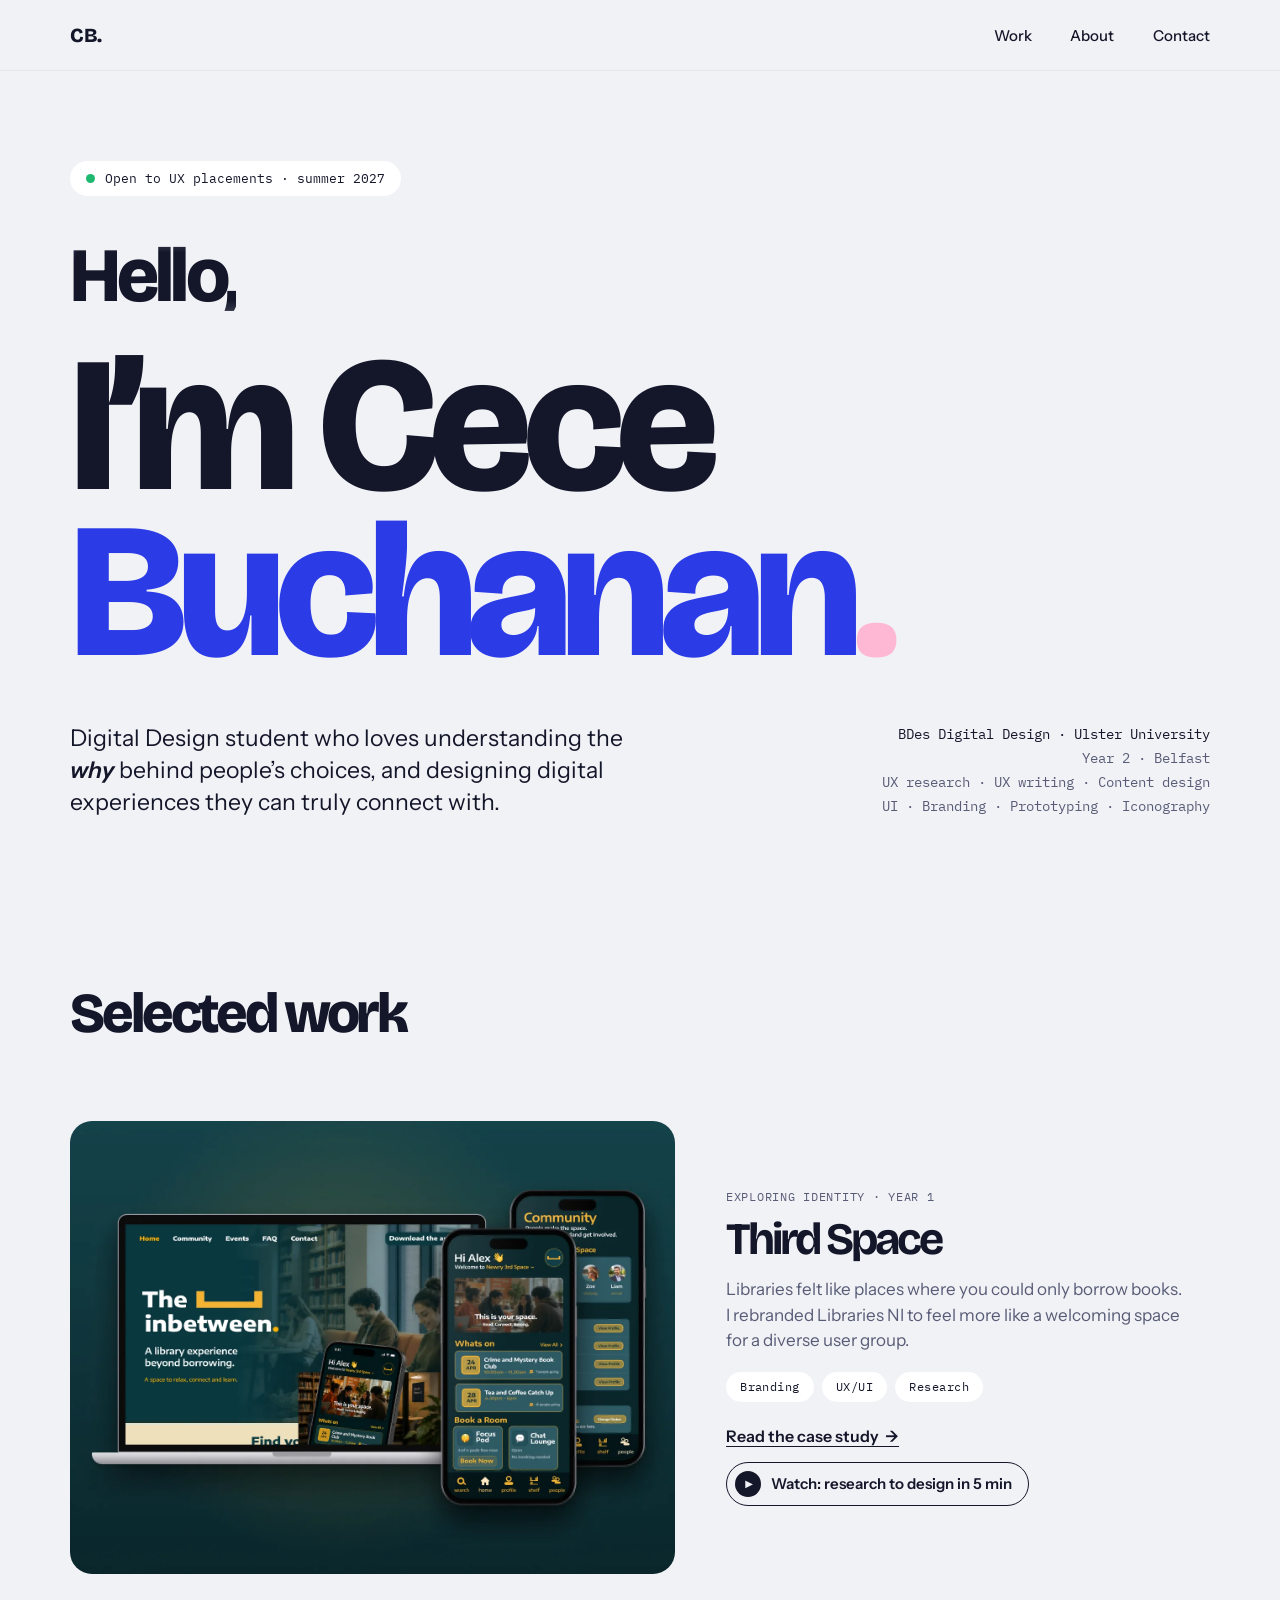
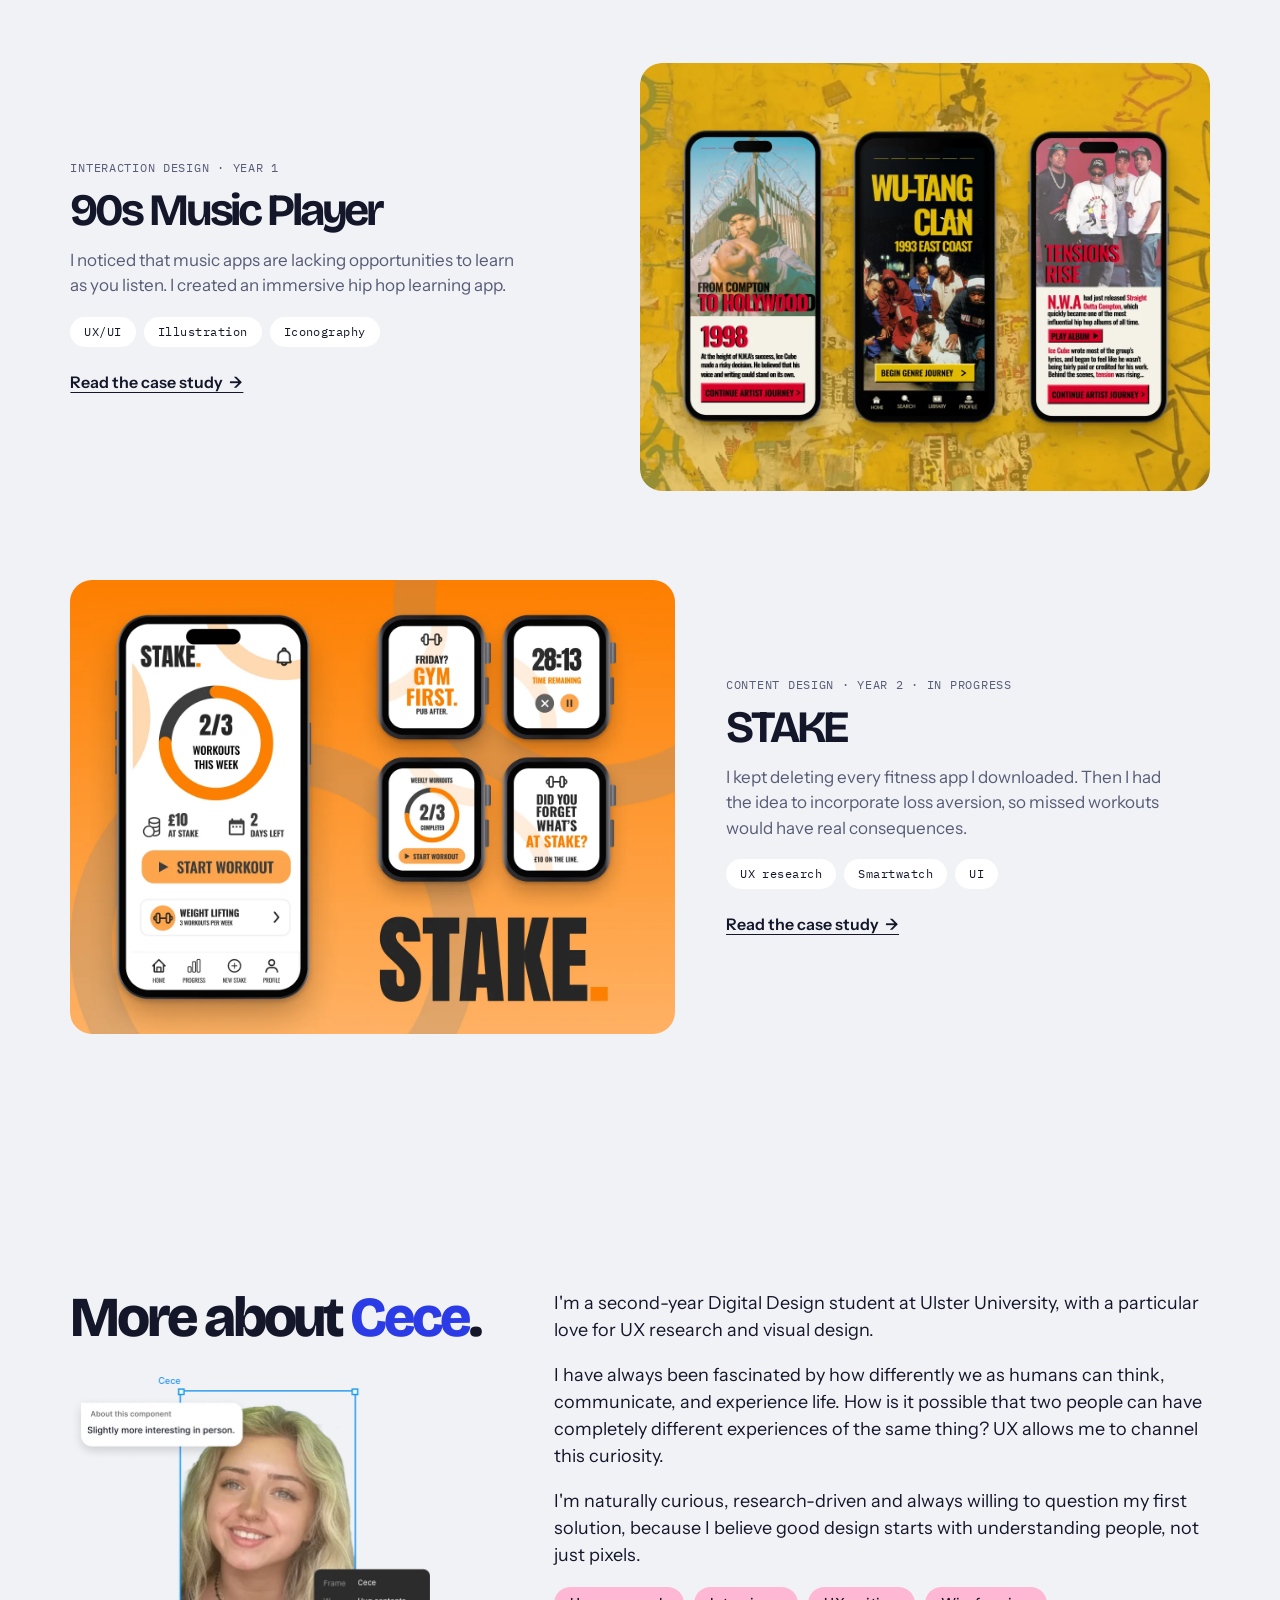
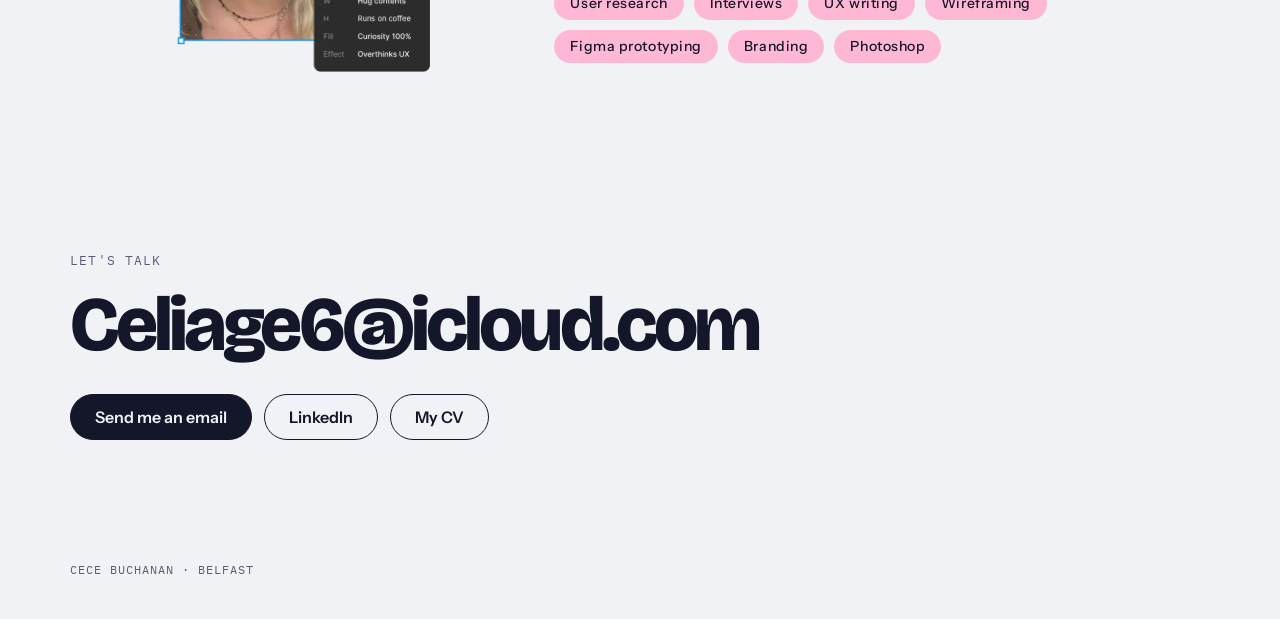
==== commit addba0fb: "Shrink Third Space video, move it mid-page, add watch button on homepage Co-Authored-By: Claude Opus" ====
--- a/index.html
+++ b/index.html
@@ -8,7 +8,7 @@
 <link rel="preconnect" href="https://fonts.googleapis.com">
 <link rel="preconnect" href="https://fonts.gstatic.com" crossorigin>
 <link href="https://fonts.googleapis.com/css2?family=Bricolage+Grotesque:opsz,wght@12..96,700;12..96,800&family=IBM+Plex+Mono&family=Instrument+Sans:ital,wght@0,400;0,500;0,600;0,700;1,600&display=swap" rel="stylesheet">
-<link rel="stylesheet" href="styles.css?v=1794676693">
+<link rel="stylesheet" href="styles.css?v=1795213867">
 </head>
 <body>
 <nav class="nav"><div class="wrap">
@@ -29,16 +29,16 @@
 <section class="work" id="work"><div class="wrap">
   <h2>Selected work</h2>
 
-  <a class="project" href="third-space.html">
-    <div class="p-img"><img src="images/home-third-space.webp" alt="Third Space library app shown on three phones" width="1440" height="1080"><span class="view">View case study →</span></div>
+  <div class="project">
+    <a class="p-img" href="third-space.html"><img src="images/home-third-space.webp" alt="Third Space library app shown on three phones" width="1440" height="1080"><span class="view">View case study →</span></a>
     <div>
       <p class="p-meta">Exploring Identity · Year 1</p>
-      <h3 class="p-title">Third Space</h3>
+      <h3 class="p-title"><a href="third-space.html" style="text-decoration:none">Third Space</a></h3>
       <p class="p-text">Libraries felt like places where you could only borrow books. I rebranded Libraries NI to feel more like a welcoming space for a diverse user group.</p>
       <div class="tags"><span class="tag">Branding</span><span class="tag">UX/UI</span><span class="tag">Research</span></div>
-      <span class="read">Read the case study &nbsp;→</span>
+      <div class="p-links"><a class="read" href="third-space.html">Read the case study &nbsp;→</a><a class="watch" href="third-space.html#video"><span class="play">▶</span>Watch: research to design in 5 min</a></div>
     </div>
-  </a>
+  </div>
 
   <a class="project flip" href="90s-music-player.html">
     <div class="p-img"><img src="images/home-90s.webp" alt="90s Music Player app screens" width="1200" height="900"><span class="view">View case study →</span></div>
--- a/styles.css
+++ b/styles.css
@@ -259,3 +259,17 @@
 .c-btn{flex:none;padding:0;aspect-ratio:1/1;display:grid;place-items:center;line-height:1}
 .app{overflow:hidden}
 @media (prefers-reduced-motion:reduce){.wheel .w,.p-img,.p-img img,.p-img .view{transition:none}}
+
+/* process video */
+.cs-video{padding:0 0 clamp(56px,7vw,96px);scroll-margin-top:90px}
+.cs-video-grid{display:grid;grid-template-columns:minmax(0,1fr) minmax(0,1.25fr);gap:clamp(24px,4vw,56px);align-items:center;background:#fff;border:1px solid var(--line);border-radius:22px;padding:clamp(20px,3vw,36px)}
+.cs-video .h-section{font-size:clamp(26px,2.6vw,36px);margin-bottom:12px}
+.cs-video p{color:var(--muted);max-width:420px}
+.cs-video video{width:100%;max-width:620px;justify-self:end;border-radius:14px;background:#0a262b;display:block;aspect-ratio:16/9}
+@media (max-width:820px){.cs-video-grid{grid-template-columns:1fr}.cs-video video{justify-self:stretch;max-width:none}}
+.p-links{display:flex;flex-wrap:wrap;align-items:center;gap:14px 26px}
+.p-links .read{color:var(--ink)} .p-links .read:hover{color:var(--blue)}
+.watch{display:inline-flex;align-items:center;gap:10px;font-weight:600;font-size:15px;text-decoration:none;color:var(--ink);border:1.5px solid var(--ink);border-radius:999px;padding:8px 16px 8px 8px;transition:background .2s,color .2s,border-color .2s}
+.watch .play{display:grid;place-items:center;width:26px;height:26px;border-radius:50%;background:var(--ink);color:var(--bg);font-size:10px;padding-left:2px}
+.watch:hover{background:var(--blue);border-color:var(--blue);color:#fff}.watch:hover .play{background:#fff;color:var(--blue)}
+.p-img{display:block}
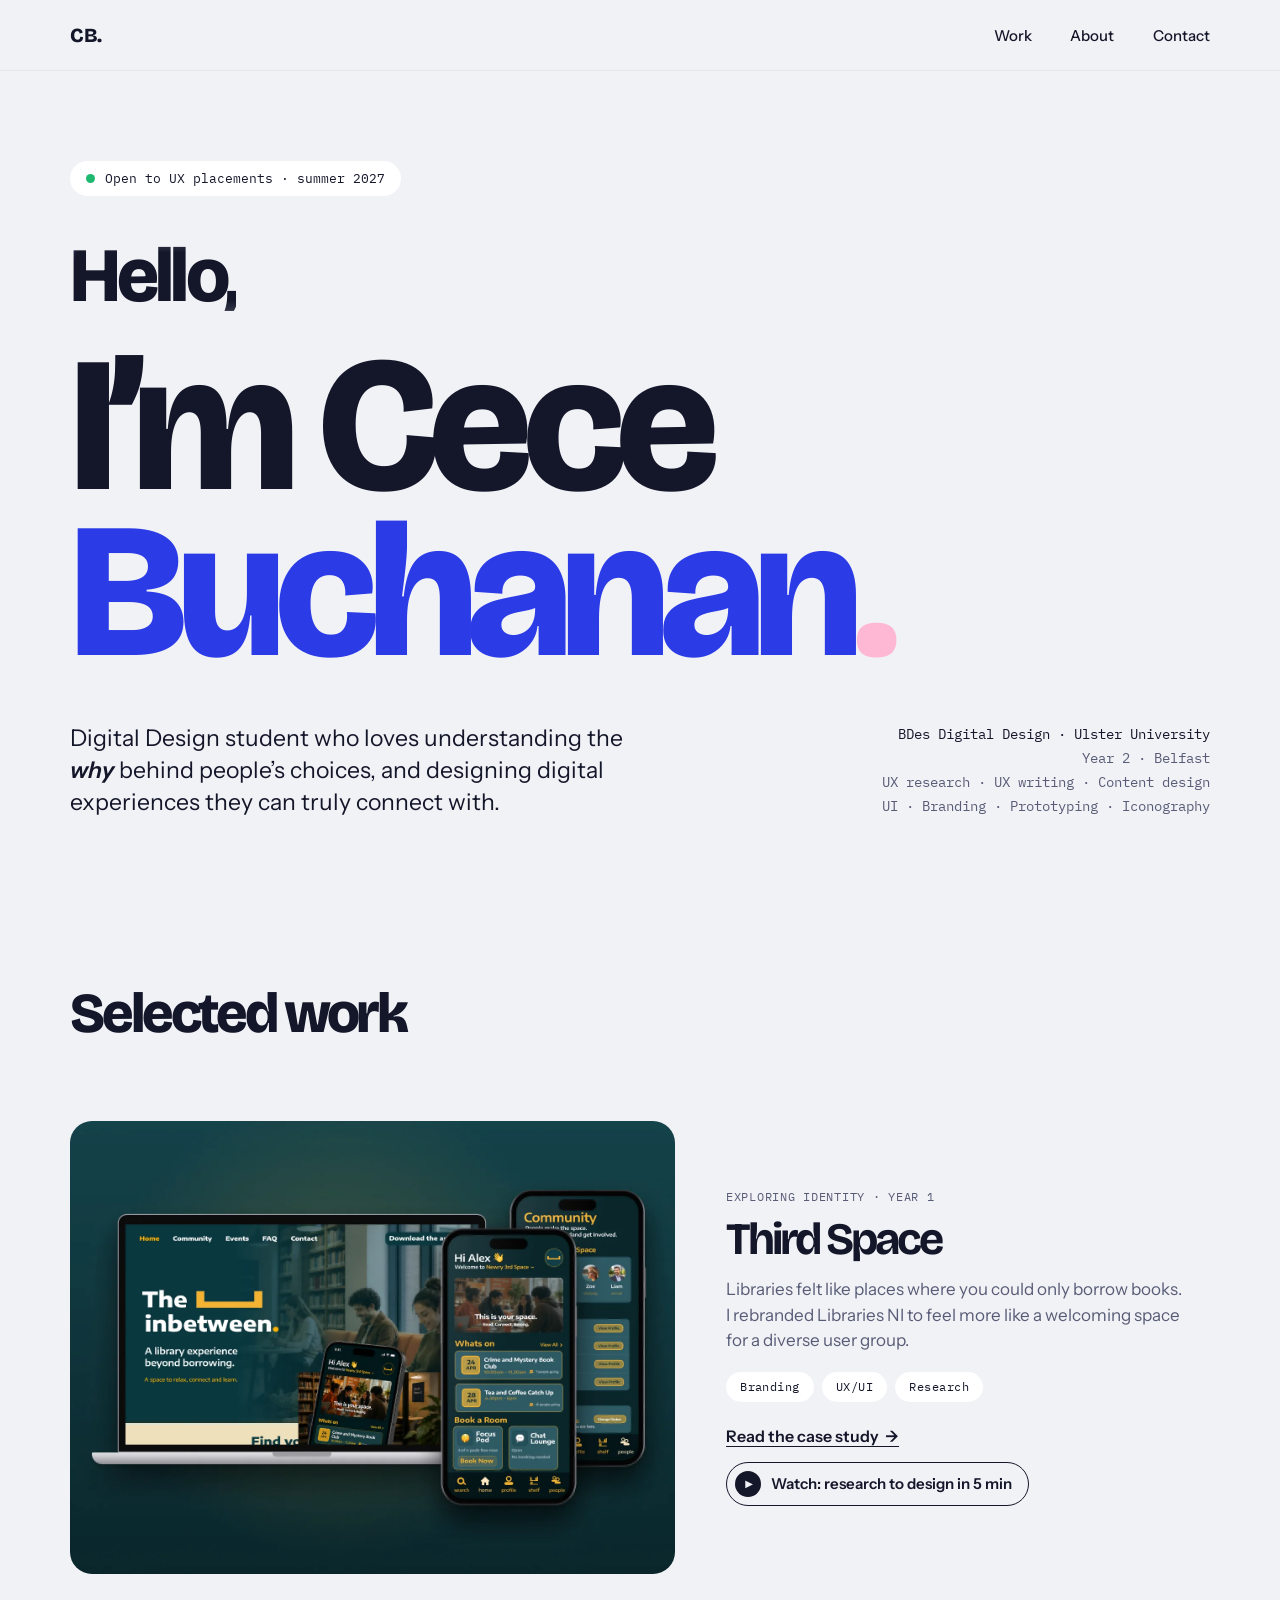
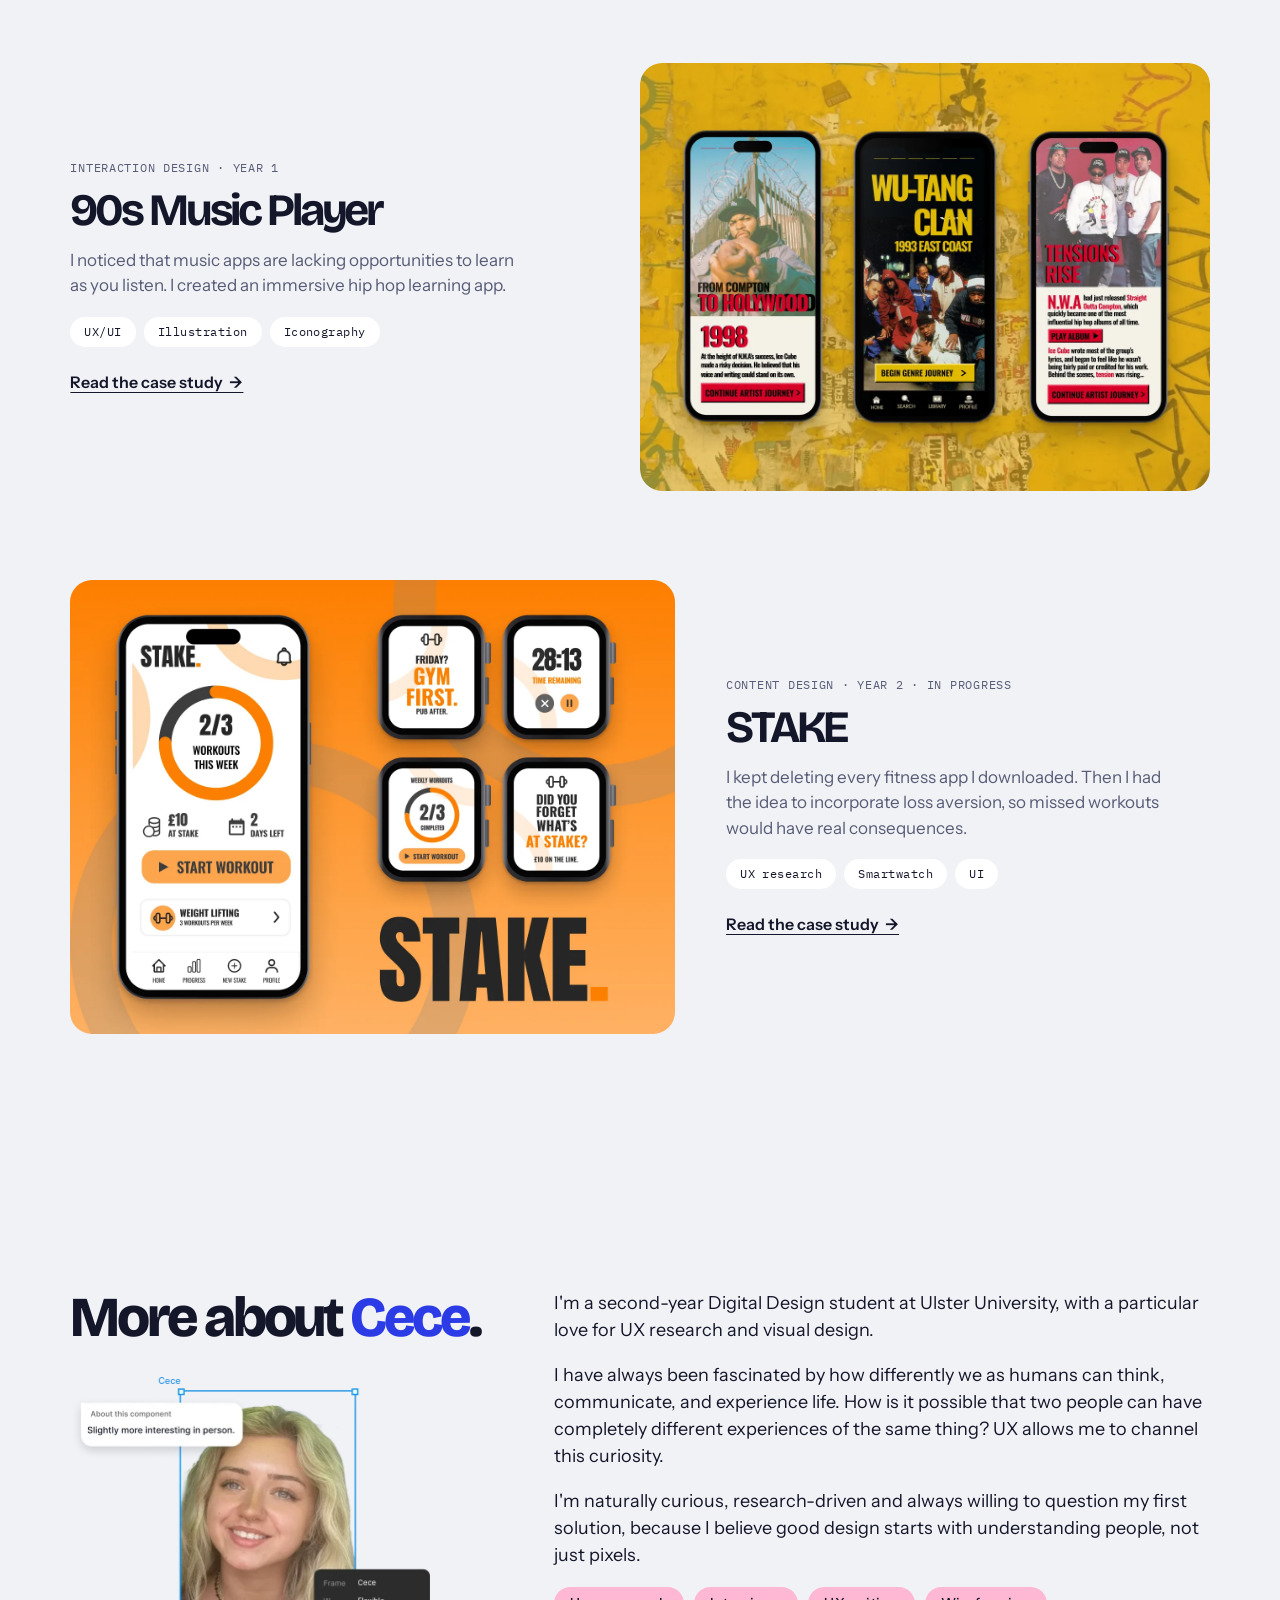
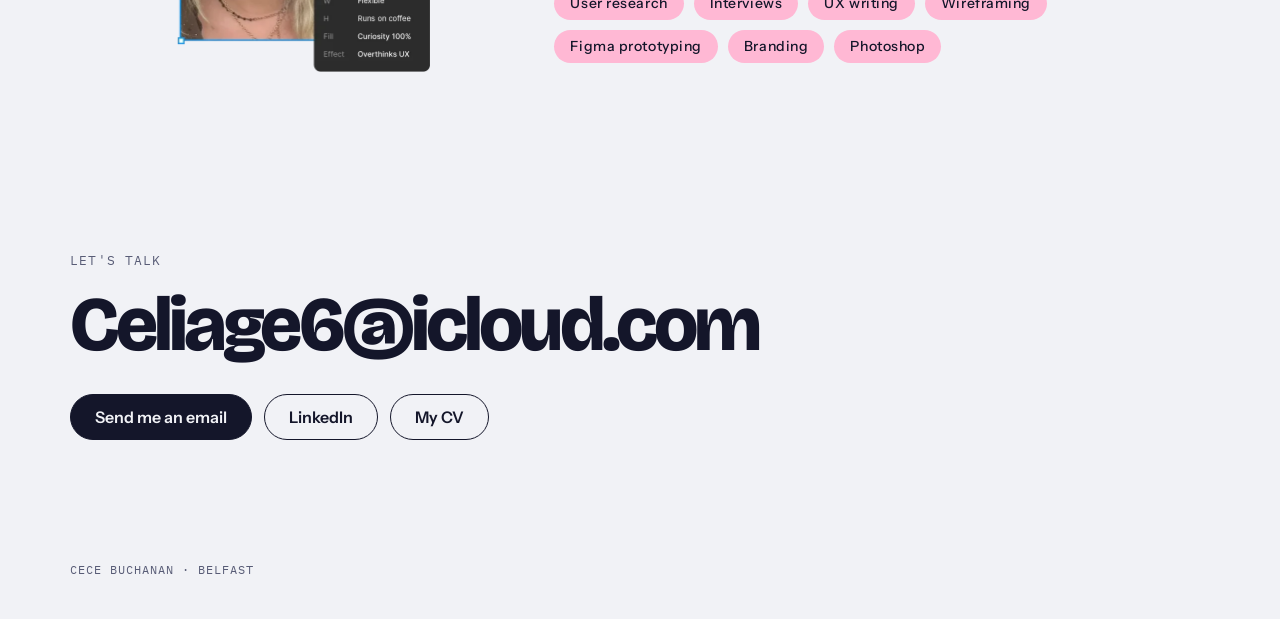
==== commit 9ac3625e: "About photo: W row now says Flexible Co-Authored-By: Claude Opus 5.5 <noreply@anthropic.com> Claude-" ====
--- a/index.html
+++ b/index.html
@@ -66,7 +66,7 @@
 <section class="about" id="about"><div class="wrap">
   <div>
     <h2>More about <span>Cece</span>.</h2>
-    <img class="photo" src="images/about-photo.webp" alt="Photo of Cece styled as a selected Figma component" width="722" height="598">
+    <img class="photo" src="images/about-photo.webp?v=1795215065" alt="Photo of Cece styled as a selected Figma component" width="722" height="598">
   </div>
   <div class="about-copy">
     <p>I'm a second-year Digital Design student at Ulster University, with a particular love for UX research and visual design.</p>
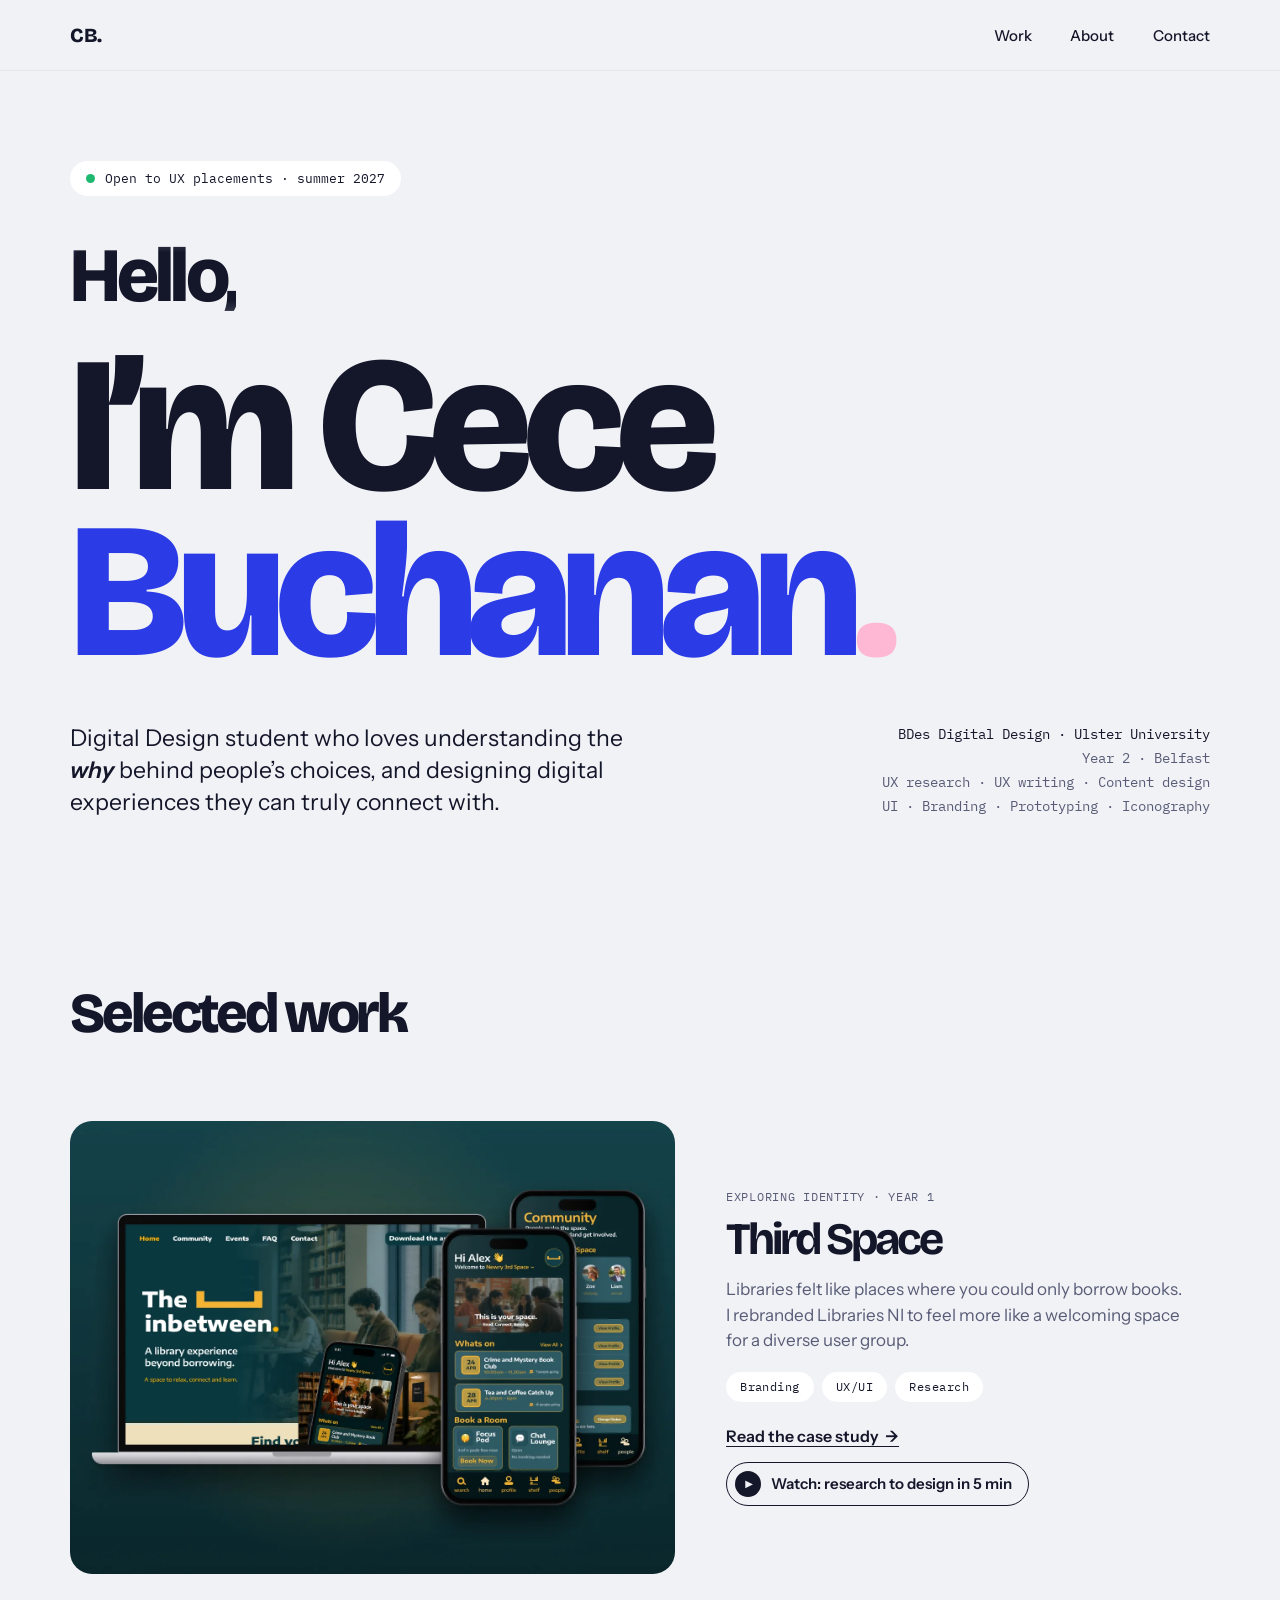
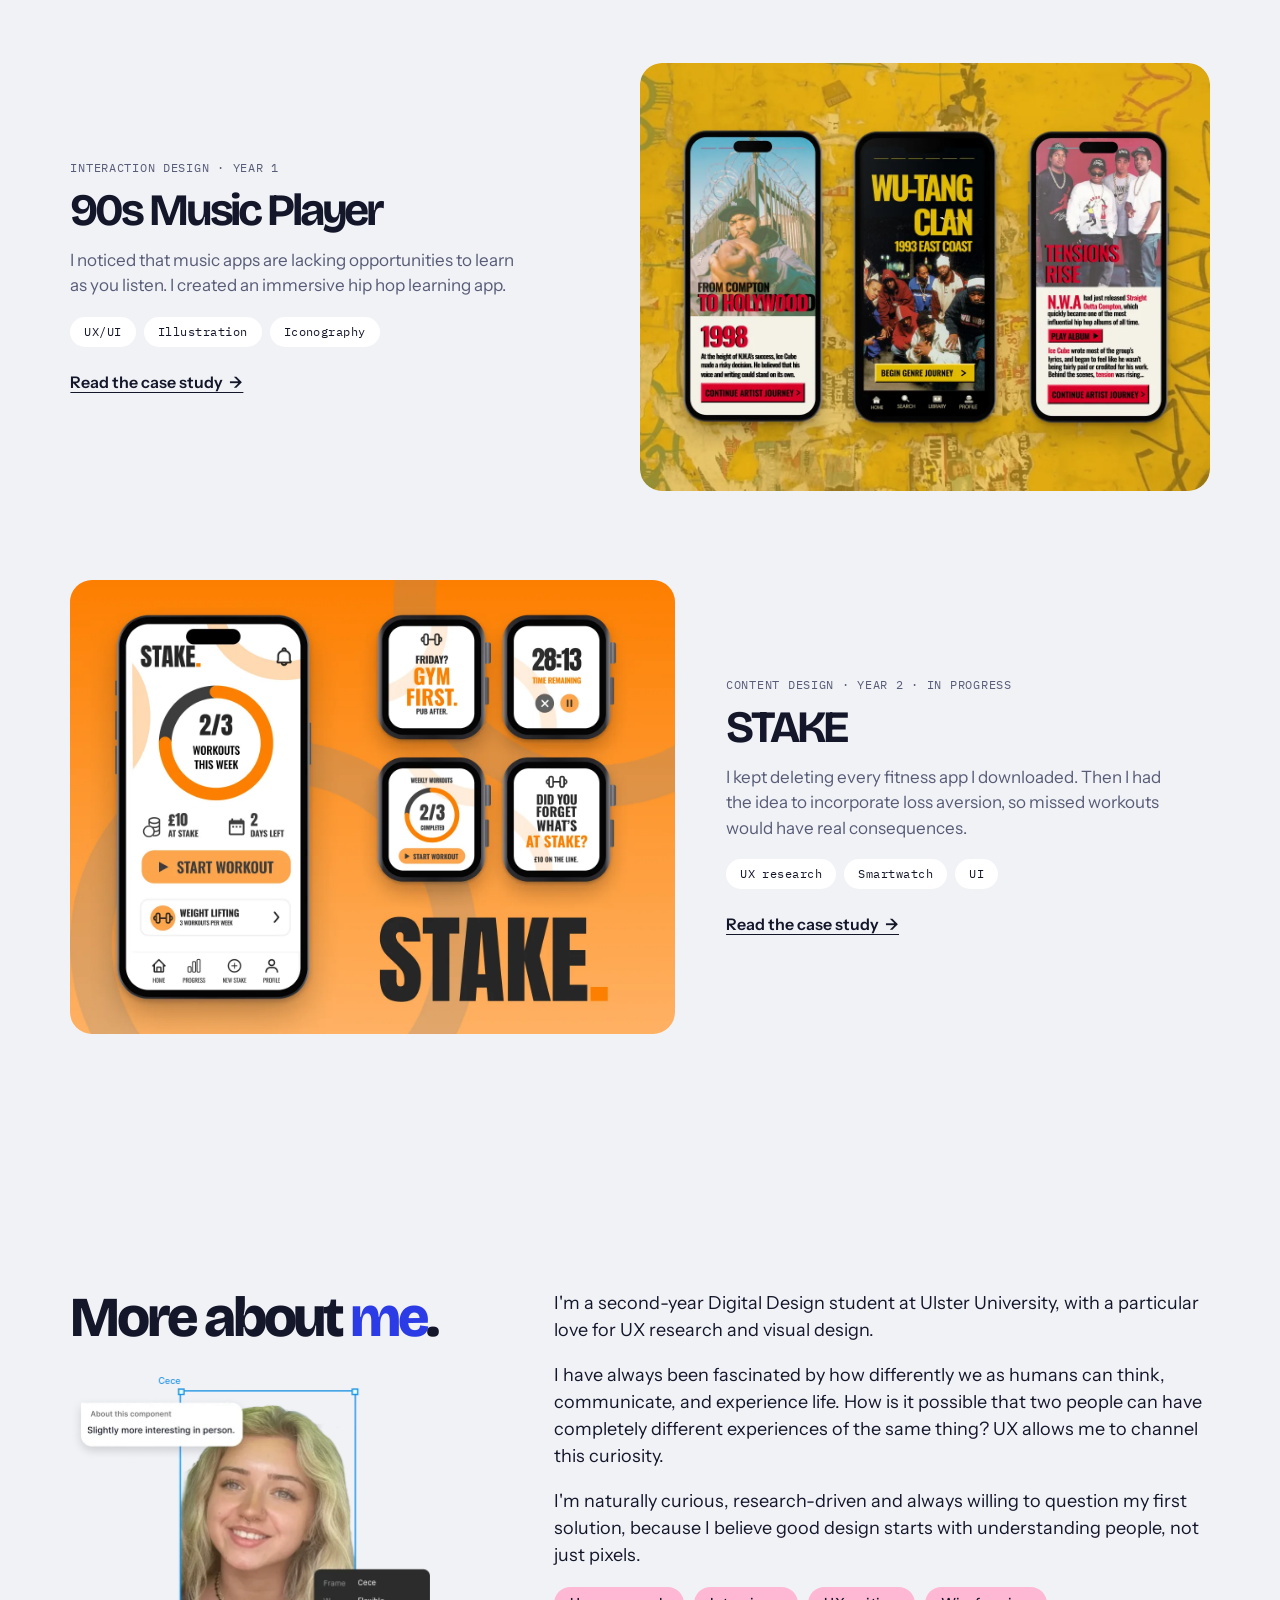
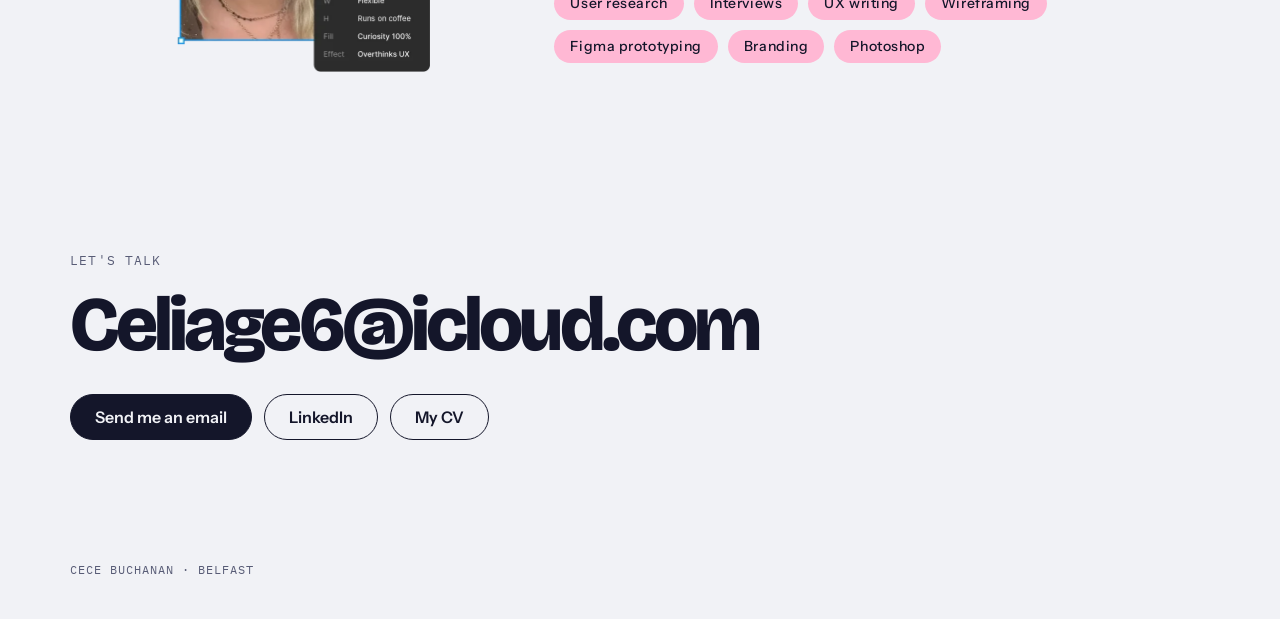
==== commit 63a674f2: "Copy tweaks: More about me, video caption Co-Authored-By: Claude Opus 5.5 <noreply@anthropic.com> Cl" ====
--- a/index.html
+++ b/index.html
@@ -65,7 +65,7 @@
 
 <section class="about" id="about"><div class="wrap">
   <div>
-    <h2>More about <span>Cece</span>.</h2>
+    <h2>More about <span>me</span>.</h2>
     <img class="photo" src="images/about-photo.webp?v=1795215065" alt="Photo of Cece styled as a selected Figma component" width="722" height="598">
   </div>
   <div class="about-copy">
